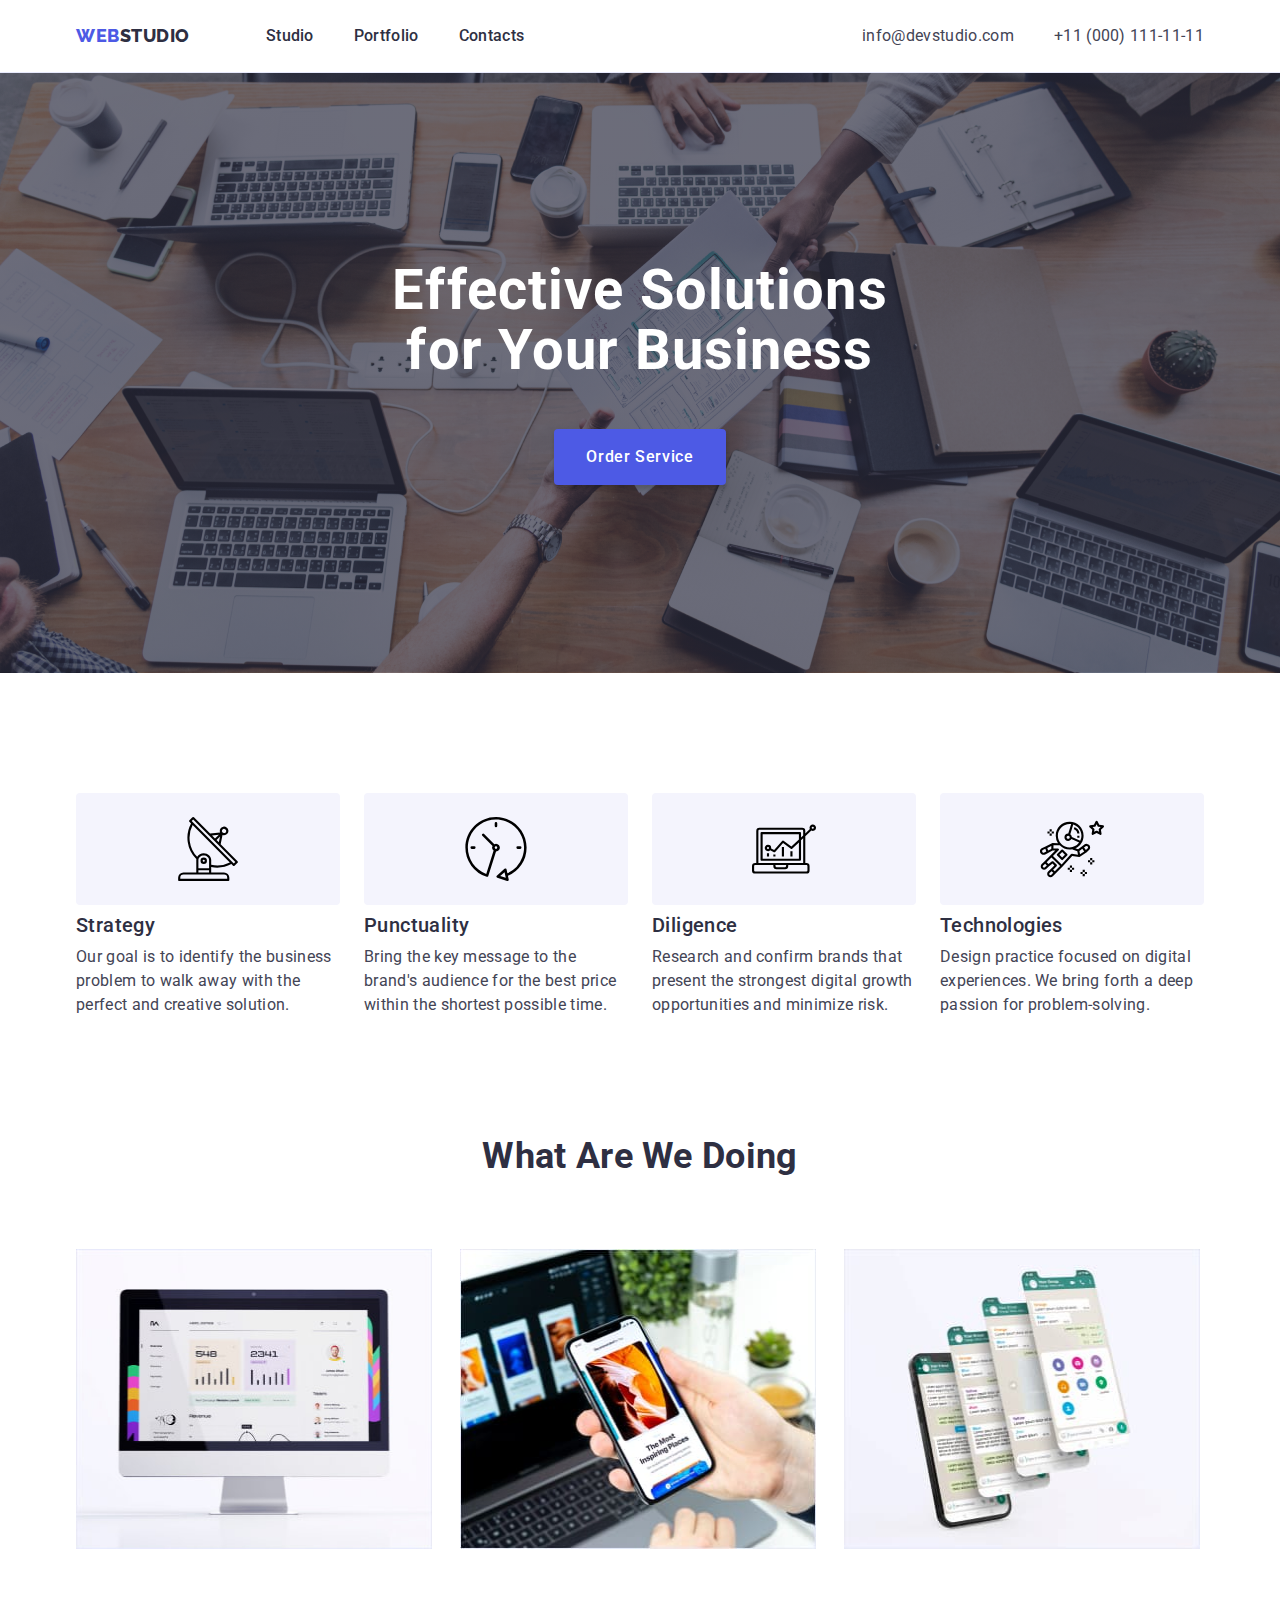
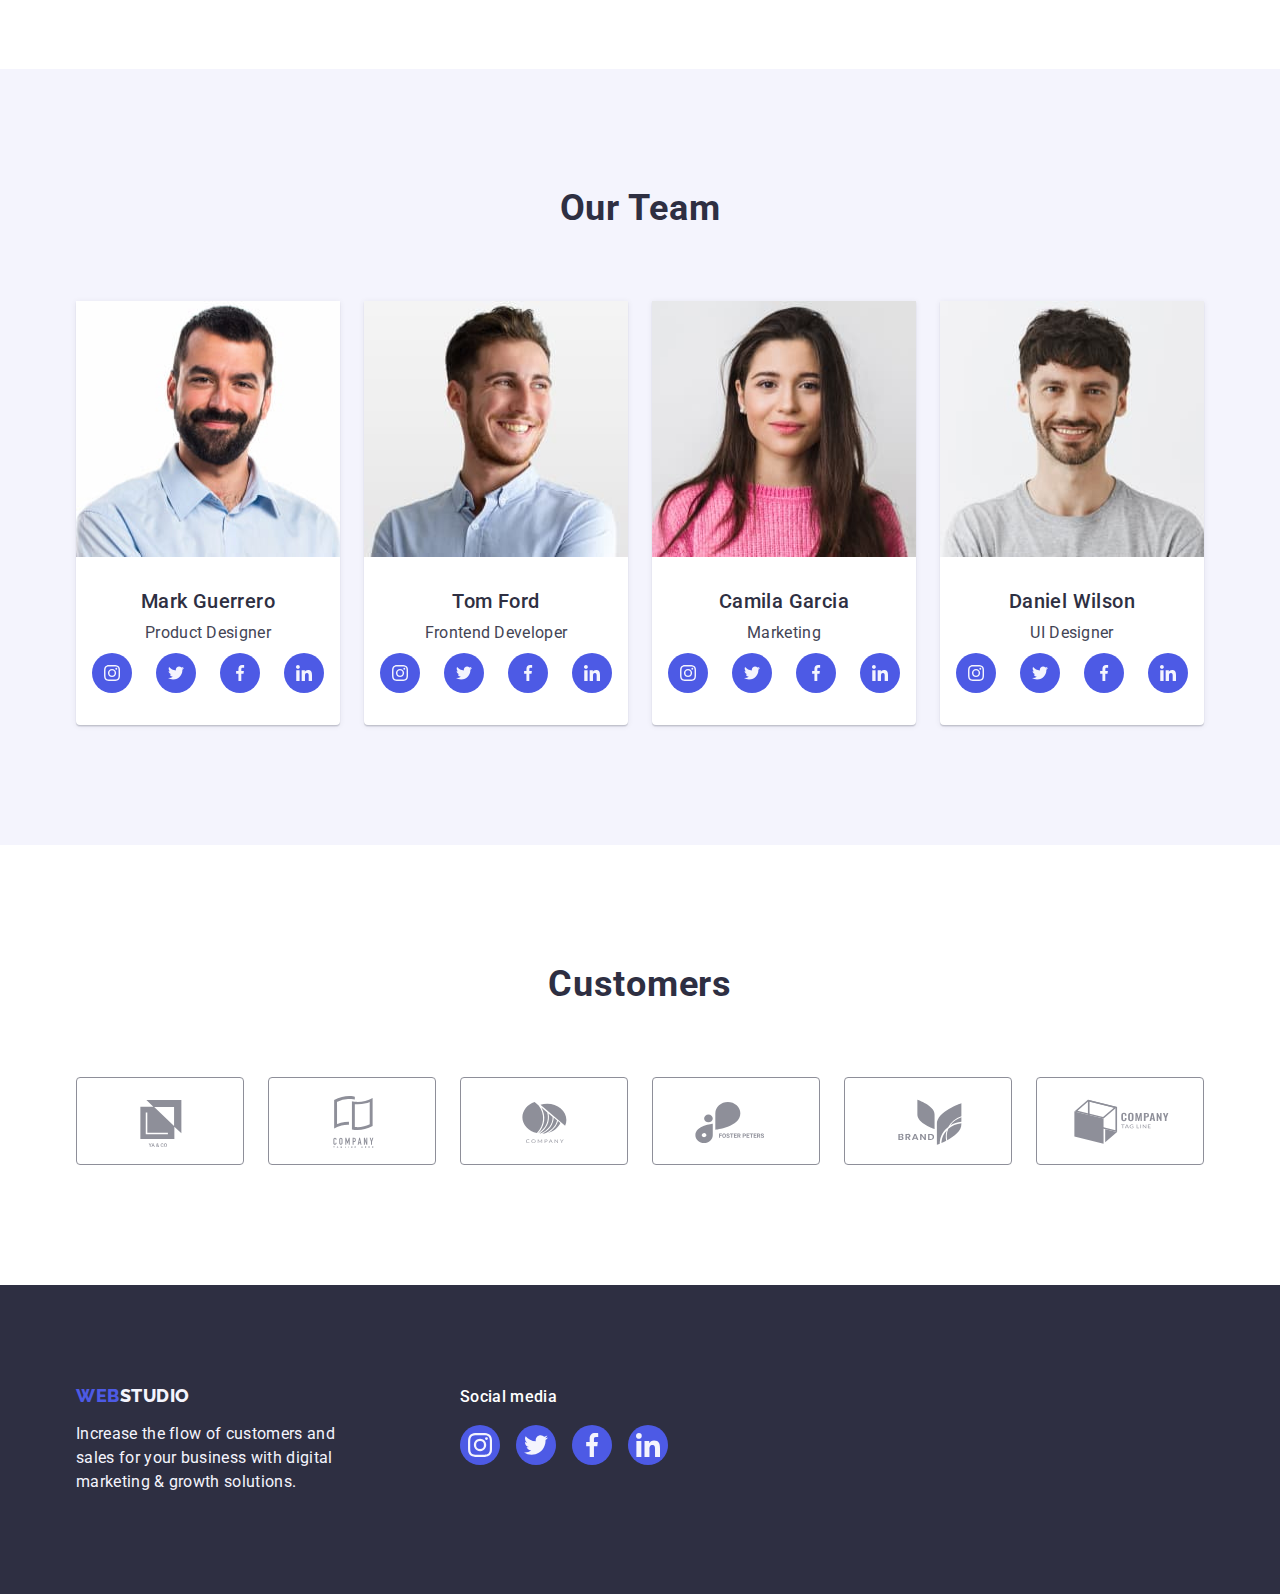
==== index.html @ 564ab999 "Initial commit" ====
<!DOCTYPE html>
<html lang="en">
  <head>
    <link
      rel="stylesheet"
      href="https://cdnjs.cloudflare.com/ajax/libs/modern-normalize/1.0.0/modern-normalize.min.css"
    />
    <meta charset="UTF-8" />
    <meta http-equiv="X-UA-Compatible" content="IE=edge" />
    <meta name="viewport" content="width=device-width, initial-scale=1.0" />
    <title>WebStudio</title>
    <link rel="stylesheet" href="./css/styles.css" />
    <link rel="preconnect" href="https://fonts.googleapis.com" />
    <link rel="preconnect" href="https://fonts.gstatic.com" crossorigin />
    <link
      href="https://fonts.googleapis.com/css2?family=Raleway:wght@800&family=Roboto:wght@400;500;700;900&display=swap"
      rel="stylesheet"
    />
  </head>
  <!-- Header -->
  <header class="header">
    <div class="header-container container">
      <nav class="header-navigation">
        <a class="webstudio-header logo" href="./index.html">
          Web<span class="studio">Studio</span>
        </a>
        <ul class="header-list list">
          <li class="header-item">
            <a class="nav-list link" href="./index.html">Studio</a>
          </li>
          <li class="header-item">
            <a class="nav-list link" href="./portfolio.html">Portfolio</a>
          </li>
          <li class="header-item">
            <a class="nav-list link" href="">Contacts</a>
          </li>
        </ul>
      </nav>
      <address class="address">
        <ul class="address-list list">
          <li class="address-item">
            <a class="address-contact link" href="mailto:info@devstudio.com"
              >info@devstudio.com</a
            >
          </li>
          <li class="address-item">
            <a class="address-contact link" href="tel:+110001111111"
              >+11 (000) 111-11-11</a
            >
          </li>
        </ul>
      </address>
    </div>
  </header>
  <main>
    <!-- Hero -->
    <section class="hero">
      <div class="hero-container container">
        <h1 class="hero-title">
          Effective Solutions <br />
          for Your Business
        </h1>
        <button class="hero-button" type="button">Order Service</button>
      </div>
    </section>
    <!-- Features -->
    <section class="features">
      <div class="features-container container">
        <h2 class="visually-hidden">Features</h2>
        <ul class="features-list list">
          <li class="features-item">
            <div class="icons">
              <svg class="features/icon" width="64" height="64">
                <use href="./images/icons.svg#antenna"></use>
              </svg>
            </div>
            <h3 class="features-name">Strategy</h3>
            <p class="features-description">
              Our goal is to identify the business problem to walk away with the
              perfect and creative solution.
            </p>
          </li>
          <li class="features-item">
            <div class="icons">
              <svg class="features/icon" width="64" height="64">
                <use href="./images/icons.svg#clock"></use>
              </svg>
            </div>
            <h3 class="features-name">Punctuality</h3>
            <p class="features-description">
              Bring the key message to the brand's audience for the best price
              within the shortest possible time.
            </p>
          </li>
          <li class="features-item">
            <div class="icons">
              <svg class="features/icon" width="64" height="64">
                <use href="./images/icons.svg#diagram"></use>
              </svg>
            </div>
            <h3 class="features-name">Diligence</h3>
            <p class="features-description">
              Research and confirm brands that present the strongest digital
              growth opportunities and minimize risk.
            </p>
          </li>
          <li class="features-item">
            <div class="icons">
              <svg class="features/icon" width="64" height="64">
                <use href="./images/icons.svg#astronaut"></use>
              </svg>
            </div>
            <h3 class="features-name">Technologies</h3>
            <p class="features-description">
              Design practice focused on digital experiences. We bring forth a
              deep passion for problem-solving.
            </p>
          </li>
        </ul>
      </div>
    </section>
    <!-- What are We Doing -->
    <section class="examples">
      <div class="examples-container container">
        <h2 class="examples-title">What are we doing</h2>
        <ul class="examples-list list">
          <li class="examples-item">
            <img
              src="./images/img.jpg"
              alt="website-development"
              width="356"
              height="300"
            />
          </li>
          <li class="examples-item">
            <img
              src="./images/img2.jpg"
              alt="apps-development"
              width="356"
              height="300"
            />
          </li>
          <li class="examples-item">
            <img
              src="./images/img3.jpg"
              alt="content-creation"
              width="356"
              height="300"
            />
          </li>
        </ul>
      </div>
    </section>
    <!-- Team -->
    <section class="team">
      <div class="team-container container">
        <h2 class="team-title">Our Team</h2>
        <ul class="team-list list">
          <li class="teammate">
            <img
              src="./images/img4.jpg"
              alt="Mark Guerrero Product Designer"
              width="264"
              height="256"
            />
            <div class="teammate-container">
              <h3 class="teammate-name">Mark Guerrero</h3>
              <p class="teammate-description">Product Designer</p>

              <ul class="team-social-list list">
                <li class="team-social-item">
                  <a class="team-social-link" href="">
                    <svg class="team-social-logo" width="16" height="16">
                      <use href="./images/icons.svg#instagram"></use>
                    </svg>
                  </a>
                </li>
                <li class="team-social-item">
                  <a class="team-social-link" href="">
                    <svg class="team-social-logo" width="16" height="16">
                      <use href="./images/icons.svg#twitter"></use>
                    </svg>
                  </a>
                </li>
                <li class="team-social-item">
                  <a class="team-social-link" href="">
                    <svg class="team-social-logo" width="16" height="16">
                      <use href="./images/icons.svg#facebook"></use>
                    </svg>
                  </a>
                </li>
                <li class="team-social-item">
                  <a class="team-social-link" href="">
                    <svg class="team-social-logo" width="16" height="16">
                      <use href="./images/icons.svg#linkedin"></use>
                    </svg>
                  </a>
                </li>
              </ul>
            </div>
          </li>
          <li class="teammate">
            <img
              src="./images/img5.jpg"
              alt="Tom Ford Frontend Developer"
              width="264"
              height="256"
            />
            <div class="teammate-container">
              <h3 class="teammate-name">Tom Ford</h3>
              <p class="teammate-description">Frontend Developer</p>
              <ul class="team-social-list list">
                <li class="team-social-item">
                  <a class="team-social-link" href="">
                    <svg class="team-social-logo" width="16" height="16">
                      <use href="./images/icons.svg#instagram"></use>
                    </svg>
                  </a>
                </li>
                <li class="team-social-item">
                  <a class="team-social-link" href="">
                    <svg class="team-social-logo" width="16" height="16">
                      <use href="./images/icons.svg#twitter"></use>
                    </svg>
                  </a>
                </li>
                <li class="team-social-item">
                  <a class="team-social-link" href="">
                    <svg class="team-social-logo" width="16" height="16">
                      <use href="./images/icons.svg#facebook"></use>
                    </svg>
                  </a>
                </li>
                <li class="team-social-item">
                  <a class="team-social-link" href="">
                    <svg class="team-social-logo" width="16" height="16">
                      <use href="./images/icons.svg#linkedin"></use>
                    </svg>
                  </a>
                </li>
              </ul>
            </div>
          </li>
          <li class="teammate">
            <img
              src="./images/img6.jpg"
              alt="Camila Garcia Marketing"
              width="264"
              height="256"
            />
            <div class="teammate-container">
              <h3 class="teammate-name">Camila Garcia</h3>
              <p class="teammate-description">Marketing</p>

              <ul class="team-social-list list">
                <li class="team-social-item">
                  <a class="team-social-link" href="">
                    <svg class="team-social-logo" width="16" height="16">
                      <use href="./images/icons.svg#instagram"></use>
                    </svg>
                  </a>
                </li>
                <li class="team-social-item">
                  <a class="team-social-link" href="">
                    <svg class="team-social-logo" width="16" height="16">
                      <use href="./images/icons.svg#twitter"></use>
                    </svg>
                  </a>
                </li>
                <li class="team-social-item">
                  <a class="team-social-link" href="">
                    <svg class="team-social-logo" width="16" height="16">
                      <use href="./images/icons.svg#facebook"></use>
                    </svg>
                  </a>
                </li>
                <li class="team-social-item">
                  <a class="team-social-link" href="">
                    <svg class="team-social-logo" width="16" height="16">
                      <use href="./images/icons.svg#linkedin"></use>
                    </svg>
                  </a>
                </li>
              </ul>
            </div>
          </li>
          <li class="teammate">
            <img
              src="./images/img7.jpg"
              alt="Daniel Wilson UI Designer"
              width="264"
              height="256"
            />
            <div class="teammate-container">
              <h3 class="teammate-name">Daniel Wilson</h3>
              <p class="teammate-description">UI Designer</p>

              <ul class="team-social-list list">
                <li class="team-social-item">
                  <a class="team-social-link" href="">
                    <svg class="team-social-logo" width="16" height="16">
                      <use href="./images/icons.svg#instagram"></use>
                    </svg>
                  </a>
                </li>
                <li class="team-social-item">
                  <a class="team-social-link" href="">
                    <svg class="team-social-logo" width="16" height="16">
                      <use href="./images/icons.svg#twitter"></use>
                    </svg>
                  </a>
                </li>
                <li class="team-social-item">
                  <a class="team-social-link" href="">
                    <svg class="team-social-logo" width="16" height="16">
                      <use href="./images/icons.svg#facebook"></use>
                    </svg>
                  </a>
                </li>
                <li class="team-social-item">
                  <a class="team-social-link" href="">
                    <svg class="team-social-logo" width="16" height="16">
                      <use href="./images/icons.svg#linkedin"></use>
                    </svg>
                  </a>
                </li>
              </ul>
            </div>
          </li>
        </ul>
      </div>
    </section>
    <section class="customers">
      <div class="customers-container container">
        <h2 class="customers-title">Customers</h2>
        <ul class="customers-list list">
          <li class="customers-item">
            <a class="customers-link" href="">
              <svg class="customers-logo" width="104" height="56">
                <use href="./images/icons.svg#Client1"></use>
              </svg>
            </a>
          </li>
          <li class="customers-item">
            <a class="customers-link" href="">
              <svg class="customers-logo" width="104" height="56">
                <use href="./images/icons.svg#Client2"></use>
              </svg>
            </a>
          </li>
          <li class="customers-item">
            <a class="customers-link" href="">
              <svg class="customers-logo" width="104" height="56">
                <use href="./images/icons.svg#Client3"></use>
              </svg>
            </a>
          </li>
          <li class="customers-item">
            <a class="customers-link" href="">
              <svg class="customers-logo" width="104" height="56">
                <use href="./images/icons.svg#Client4"></use>
              </svg>
            </a>
          </li>
          <li class="customers-item">
            <a class="customers-link" href="">
              <svg class="customers-logo" width="104" height="56">
                <use href="./images/icons.svg#Client5"></use>
              </svg>
            </a>
          </li>
          <li class="customers-item">
            <a class="customers-link" href="">
              <svg class="customers-logo" width="104" height="56">
                <use href="./images/icons.svg#Client6"></use>
              </svg>
            </a>
          </li>
        </ul>
      </div>
    </section>
  </main>
  <!-- Footer -->
  <footer class="footer">
    <div class="footer-container">
      <div class="footer-left-part">
        <a class="logotype-footer" href="./index.html">
          Web<span class="webstudio-footer">Studio</span>
        </a>
        <p class="footer-description">
          Increase the flow of customers and sales for your business with
          digital marketing & growth solutions.
        </p>
      </div>
      <div class="footer-right-part">
        <p class="footer-social-text">Social media</p>
        <ul class="footer-social-list">
          <li class="footer-social-item">
            <a class="footer-social-link" href="">
              <svg class="footer-icon" width="24" height="24">
                <use href="./images/icons.svg#instagram"></use>
              </svg>
            </a>
          </li>
          <li class="footer-social-item">
            <a class="footer-social-link" href="">
              <svg class="footer-icon" width="24" height="24">
                <use href="./images/icons.svg#twitter"></use>
              </svg>
            </a>
          </li>
          <li class="footer-social-item">
            <a class="footer-social-link" href="">
              <svg class="footer-icon" width="24" height="24">
                <use href="./images/icons.svg#facebook"></use>
              </svg>
            </a>
          </li>
          <li class="footer-social-item">
            <a class="footer-social-link" href="">
              <svg class="footer-icon" width="24" height="24">
                <use href="./images/icons.svg#linkedin"></use>
              </svg>
            </a>
          </li>
        </ul>
      </div>
    </div>
  </footer>
</html>
---- css/styles.css ----
:root {
  --basic-color: #2e2f42;
  --additional-color: #4d5ae5;
  --white-color: #ffffff;
  --text-color: #434455;
  --cloud-color: #f4f4fd;
  --button-color: #404bbf;
  --accent-color: #e7e9fc;
}

body {
  font-family: "Roboto", sans-serif;
  color: #434455;
  letter-spacing: 0.02em;
  background: var(--white-color);
}
img {
  display: block;
}
/* Header */
.webstudio-header.logo {
  font-family: "Raleway", sans-serif;
  font-weight: 800;
  font-size: 18px;
  line-height: 1.17;
  color: var(--additional-color);
  letter-spacing: 0.03em;
  align-items: center;
  text-transform: uppercase;
  text-decoration: none;
}
.studio {
  font-family: "Raleway", sans-serif;
  font-weight: 800;
  font-size: 18px;
  line-height: 1.2;
  color: var(--basic-color);
  align-items: center;
  text-transform: uppercase;
}
.link {
  text-decoration: none;
}
.list {
  list-style-type: none;
}
.header {
  box-shadow: 0px 2px 1px rgba(46, 47, 66, 0.08),
    0px 1px 1px rgba(46, 47, 66, 0.16), 0px 1px 6px rgba(46, 47, 66, 0.08);
}
/* Header Navigation */
.nav-list.link {
  font-weight: 500;
  font-size: 16px;
  line-height: 1.5;
  color: var(--basic-color);
}
.nav-list.link:hover,
.nav-list.link:focus {
  color: var(--button-color);
  text-decoration-line: underline;
  text-decoration-color: var(--button-color);
}
/* Address */
.address {
  font-style: normal;
  line-height: 1.5;
  margin-left: auto;
}
.adress.list {
  list-style: none;
  padding: 0;
}
.address-contact {
  font-style: normal;
  font-weight: 400;
  font-size: 16px;
  line-height: 1.5;
  color: var(--text-color);
  text-decoration: none;
}
.address-contact.link:hover,
.address-contact.link:focus {
  color: var(--button-color);
}

/* Hero */
.hero {
  background: var(--basic-color);
  text-align: center;
  max-width: 1440px;
  margin-left: auto;
  margin-right: auto;
  background-image: linear-gradient(
      rgba(46, 47, 66, 0.7),
      rgba(46, 47, 66, 0.7)
    ),
    url(../images/people-office.jpg);
  background-repeat: no-repeat;
  background-position: center;
  background-size: cover;
}
.hero-title {
  font-weight: 700;
  font-size: 56px;
  line-height: 1.07;
  text-align: center;
  letter-spacing: 0.02em;
  color: var(--white-color);
}
.hero-button {
  font-family: "Roboto", sans-serif;
  font-weight: 500;
  font-size: 16px;
  line-height: 1.5;
  letter-spacing: 0.04em;
  color: var(--white-color);
  background: var(--additional-color);
  box-shadow: 0px 4px 4px rgba(0, 0, 0, 0.15);
  border-radius: 4px;
  cursor: pointer;
  display: flex;
  flex-direction: row;
  align-items: flex-start;
  padding: 16px 32px;
  gap: 10px;
}
.hero-button:hover,
.hero-button:focus {
  background-color: var(--button-color);
}

/* Hidden */
.visually-hidden {
  position: absolute;
  width: 1px;
  height: 1px;
  margin: -1px;
  border: 0;
  padding: 0;

  white-space: nowrap;
  clip-path: inset(100%);
  clip: rect(0 0 0 0);
  overflow: hidden;
}
/* Features */
.features > ul {
  list-style-type: none;
}
.features-name {
  font-weight: 500;
  font-size: 20px;
  line-height: 1.2;
  letter-spacing: 0.02em;
  color: var(--basic-color);
}
.features-description {
  font-size: 16px;
  line-height: 1.5;
  color: var(--text-color);
}
/* Examples */
.examples > ul {
  list-style-type: none;
}
.examples-title {
  font-weight: 700;
  font-size: 36px;
  line-height: 1.11;
  text-align: center;
  text-transform: capitalize;
  color: var(--basic-color);
}
/* Team */
.team {
  background: var(--cloud-color);
  padding-top: 94px;
  padding-bottom: 94px;
}
.team > ul {
  list-style-type: none;
}
.team-title {
  font-weight: 700;
  font-style: normal;
  font-size: 36px;
  line-height: 1.11;
  text-align: center;
  letter-spacing: 0.02em;
  text-transform: capitalize;
  color: var(--basic-color);
}
.teammate-container {
  padding-top: 32px;
  padding-bottom: 32px;
  padding-left: 16px;
  padding-right: 16px;
}
.teammate {
  background-color: var(--white-color);
  box-shadow: 0px 1px 6px rgba(46, 47, 66, 0.08),
    0px 1px 1px rgba(46, 47, 66, 0.16), 0px 2px 1px rgba(46, 47, 66, 0.08);
}
.teammate-name {
  margin-bottom: 8px;
  font-weight: 500;
  font-size: 20px;
  line-height: 1.2;
  text-align: center;
  letter-spacing: 0.02em;
  color: var(--basic-color);
}
.teammate-description {
  margin-bottom: 8px;
  font-weight: 400;
  font-size: 16px;
  line-height: 1.5;
  text-align: center;
  letter-spacing: 0.02em;
  color: var(--text-color);
}
.team-social-list {
  display: flex;
  justify-content: center;
  gap: 24px;
}
.team-social-item {
  width: 40px;
  height: 40px;
}

.team-social-link {
  cursor: pointer;
  display: flex;
  justify-content: center;
  align-items: center;
  width: 40px;
  height: 40px;
  border-radius: 50%;
  background-color: #4d5ae5;
}

.team-social-link:hover,
.team-social-link:focus {
  background-color: #404bbf;
  fill: #ffffff;
}
.team-social-logo {
  width: 16px;
  height: 16px;
  fill: #f4f4fd;
}

/* Customers */
.customers {
  padding-top: 120px;
  padding-bottom: 120px;
}

.customers-container {
  width: 1128px;
  margin-left: auto;
  margin-right: auto;
}
.customers-title {
  font-family: "Roboto";
  font-style: normal;
  font-weight: 700;
  font-size: 36px;
  line-height: 1.11;
  text-align: center;
  letter-spacing: 0.02em;
  text-transform: capitalize;
  color: #2e2f42;
  margin-bottom: 72px;
}
.customers-list {
  display: flex;
  gap: 24px;
}

.customers-item {
  width: calc((100% - 120px) / 6);
  height: 88px;
}
.customers-link {
  width: 100%;
  height: 100%;
  border: 1px solid #8e8f99;
  border-radius: 4px;
  display: block;
  display: flex;
  justify-content: center;
  align-items: center;
  color: #8e8f99;
}
.customers-link:hover {
  border-color: #404bbf;
  color: #404bbf;
}
.customers-link:focus {
  border-color: #404bbf;
  color: #404bbf;
}
.customers-logo {
  fill: currentColor;
  width: 104px;
  height: 56px;
}
.customers-link:hover,
.customers-link:focus {
  fill: #2196f3;
  border: 1px solid #404bbf;
}

/* Footer */
.footer {
  background: var(--basic-color);
}
.footer-container {
  display: flex;
  align-items: baseline;
  width: 1158px;
  margin: 0 auto;
  padding: 0 15px;
}
.webstudio-footer {
  font-family: "Raleway", sans-serif;
  font-weight: 800;
  font-size: 18px;
  line-height: 1.2;
  letter-spacing: 0.03em;
  text-transform: uppercase;
  color: var(--cloud-color);
}
.footer-description {
  font-size: 16px;
  line-height: 1.5;
  color: var(--cloud-color);
}
.logotype-footer {
  font-family: "Raleway", sans-serif;
  font-weight: 800;
  font-size: 18px;
  line-height: 1.17;
  color: var(--additional-color);
  letter-spacing: 0.03em;
  align-items: center;
  text-transform: uppercase;
  text-decoration: none;
}
.footer-left-part {
  margin-right: 120px;
}
.footer-social-text {
  font-family: "Roboto";
  font-style: normal;
  font-weight: 500;
  font-size: 16px;
  line-height: 24px;
  letter-spacing: 0.02em;
  color: #ffffff;
  margin-bottom: 16px;
}
.footer-social-list {
  display: flex;
  gap: 16px;
  list-style: none;
}
.footer-social-item {
  width: 40px;
  height: 40px;
}
.footer-social-link {
  width: 100%;
  height: 100%;
  background-color: #4d5ae5;
  border-radius: 50%;
  display: flex;
  align-items: center;
  justify-content: center;
}

.footer-social-link:hover {
  background-color: #31d0aa;
}
.footer-social-link:focus {
  background-color: #31d0aa;
}
.footer-icon {
  fill: #f4f4fd;
}
/* Portfolio */
/* Hidden Title */
.hidden-title {
  font-family: "Roboto", sans-serif;
  font-style: normal;
  font-weight: 700;
  font-size: 56px;
  text-align: center;
  letter-spacing: 0.02em;
  color: var(--title-text-color);
}

/* Filter Buttons */
.filters > ul {
  list-style-type: none;
}
.filters-button {
  font-family: "Roboto", sans-serif;
  font-weight: 500;
  font-size: 16px;
  line-height: 1.5;
  letter-spacing: 0.04em;
  color: var(--additional-color);
  background: var(--cloud-color);
  border: 1px solid var(--accent-color);
  border-radius: 4px;
  cursor: pointer;
}
.filters-button:hover,
.filters-button:focus {
  background: var(--button-color);
  color: var(--white-color);
  box-shadow: 0px 3px 1px rgba(0, 0, 0, 0.1), 0px 2px 1px rgba(0, 0, 0, 0.08),
    0px 2px 2px rgba(0, 0, 0, 0.12);
  border-radius: 4px;
}

/* Projects */

.project-title {
  font-weight: 500;
  font-size: 20px;
  line-height: 1.2;
  letter-spacing: 0.02em;
  color: var(--basic-color);
}
.project-description {
  font-weight: 400;
  font-size: 16px;
  line-height: 1.5;
  letter-spacing: 0.02em;
  color: var(--text-color);
}
/* Blocks */
ul,
h1,
h2,
h3,
h4,
h5,
h6,
p {
  margin: 0;
  padding: 0;
}
/* Header */

.webstudio-header.logo {
  margin-right: 76px;
}
.header {
  border-bottom: 1px solid #e7e9fc;
}
.header-container {
  display: flex;
}
.container {
  width: 1158px;
  margin: 0 auto;
  padding: 0 15px;
}
.header-navigation {
  display: flex;
  align-items: center;
}
.header-list {
  display: flex;
  gap: 40px;
}
.nav-list.link {
  padding: 24px 0;
}
.address {
  gap: 40px;
  display: flex;
}
.address-list.list {
  display: flex;
  gap: 40px;
}
.address-item {
  padding: 24px 0;
}
/* Hero */
.hero {
  padding: 188px 0;
}
.hero-title {
  max-width: 496px;
  margin: 0 auto 48px;
}
.hero-button {
  display: block;
  min-width: 169px;
  height: 56px;
  border: none;
  border-radius: 4px;
  margin: auto;
}
/* Features */
.features {
  padding: 120px 0;
}

.features-list {
  display: flex;
  gap: 24px;
}
.features-item {
  width: calc((100% - 72px) / 4);
}
.features-name {
  margin-bottom: 8px;
}
.icons {
  display: flex;
  text-align: center;
  justify-content: center;
  height: 112px;
  background-color: #f4f4fd;
  border-radius: 4px;
  margin-bottom: 8px;
  align-items: center;
}
/* Examples */
.examples {
  padding-bottom: 120px;
}

.examples-title {
  margin-bottom: 72px;
}
.examples-list {
  display: flex;
  gap: 24px;
}
.examples-item {
  flex-basis: calc((100% - 3 * 16px) / 3);
}
/* Team */
.team {
  padding: 120px 0;
}
.team-container.container {
  width: 1158px;
  margin: 0 auto;
  padding: 0 15px;
}
.team-title {
  margin-bottom: 72px;
}
.team-list {
  display: flex;
  gap: 24px;
}
.teammate {
  width: calc((100% - 72px) / 4);
  border-radius: 0px 0px 4px 4px;
}
.teammate-container {
  padding: 32px 16px;
}
.teammate-name {
  text-align: center;
  margin-bottom: 8px;
}
.teammate-description {
  text-align: center;
}
/* Footer */
.footer {
  padding: 100px 0;
}
.footer-description {
  max-width: 264px;
  font-weight: 400;
  font-size: 16px;
  line-height: 1.5;
  letter-spacing: 0.02em;
  color: #f4f4fd;
}
.logotype-footer {
  margin-bottom: 16px;
  font-family: "Raleway", sans-serif;
  font-weight: 800;
  font-size: 18px;
  line-height: 1.17;
  align-items: center;
  letter-spacing: 0.03em;
  text-transform: uppercase;
  color: #4d5ae5;
  display: inline-block;
}
.webstudio-footer {
  display: inline-block;
}
.footer-container.container {
  display: block;
}
/* Projects */
.filters {
  padding: 96px 0 120px;
}
.filters-list {
  outline: orange;
  display: flex;
  justify-content: center;
  gap: 24px;
  margin-bottom: 72px;
}
.filter-button {
  font-family: "Roboto", sans-serif;
  font-style: normal;
  font-weight: 500;
  font-size: 16px;
  line-height: 24px;
  display: flex;
  align-items: center;
  text-align: center;
  letter-spacing: 0.04em;
  padding: 12px 24px;
  border: 1px solid #e7e9fc;
  border-radius: 4px;
  background: #f4f4fd;
  color: #4d5ae5;
  cursor: pointer;
}
.filter-button:hover,
.filter-button:focus {
  border: 1px solid transparent;
  color: #ffffff;
  background-color: #404bbf;
}
.filter-button:hover {
  box-shadow: 0px 3px 1px rgba(0, 0, 0, 0.1), 0px 2px 1px rgba(0, 0, 0, 0.08),
    0px 2px 2px rgba(0, 0, 0, 0.12);
}
.filter-button:focus {
  box-shadow: 0px 3px 1px rgba(0, 0, 0, 0.1), 0px 2px 1px rgba(0, 0, 0, 0.08),
    0px 2px 2px rgba(0, 0, 0, 0.12);
}
.projects-list.list {
  outline: tomato;
  display: flex;
  flex-wrap: wrap;
  column-gap: 24px;
  row-gap: 48px;
}
.projects-item {
  width: calc((100% - 48px) / 3);
}
.project-card-container {
  padding: 32px 16px;
  border: 1px solid #e7e9fc;
  border-top: none;
}
.project-title {
  margin-bottom: 8px;
}
.project-link {
  display: block;
}

.project-link:hover,
.project-link:focus {
  box-shadow: 0px 1px 6px rgba(46, 47, 66, 0.08),
    0px 1px 1px rgba(46, 47, 66, 0.16), 0px 2px 1px rgba(46, 47, 66, 0.08);
}
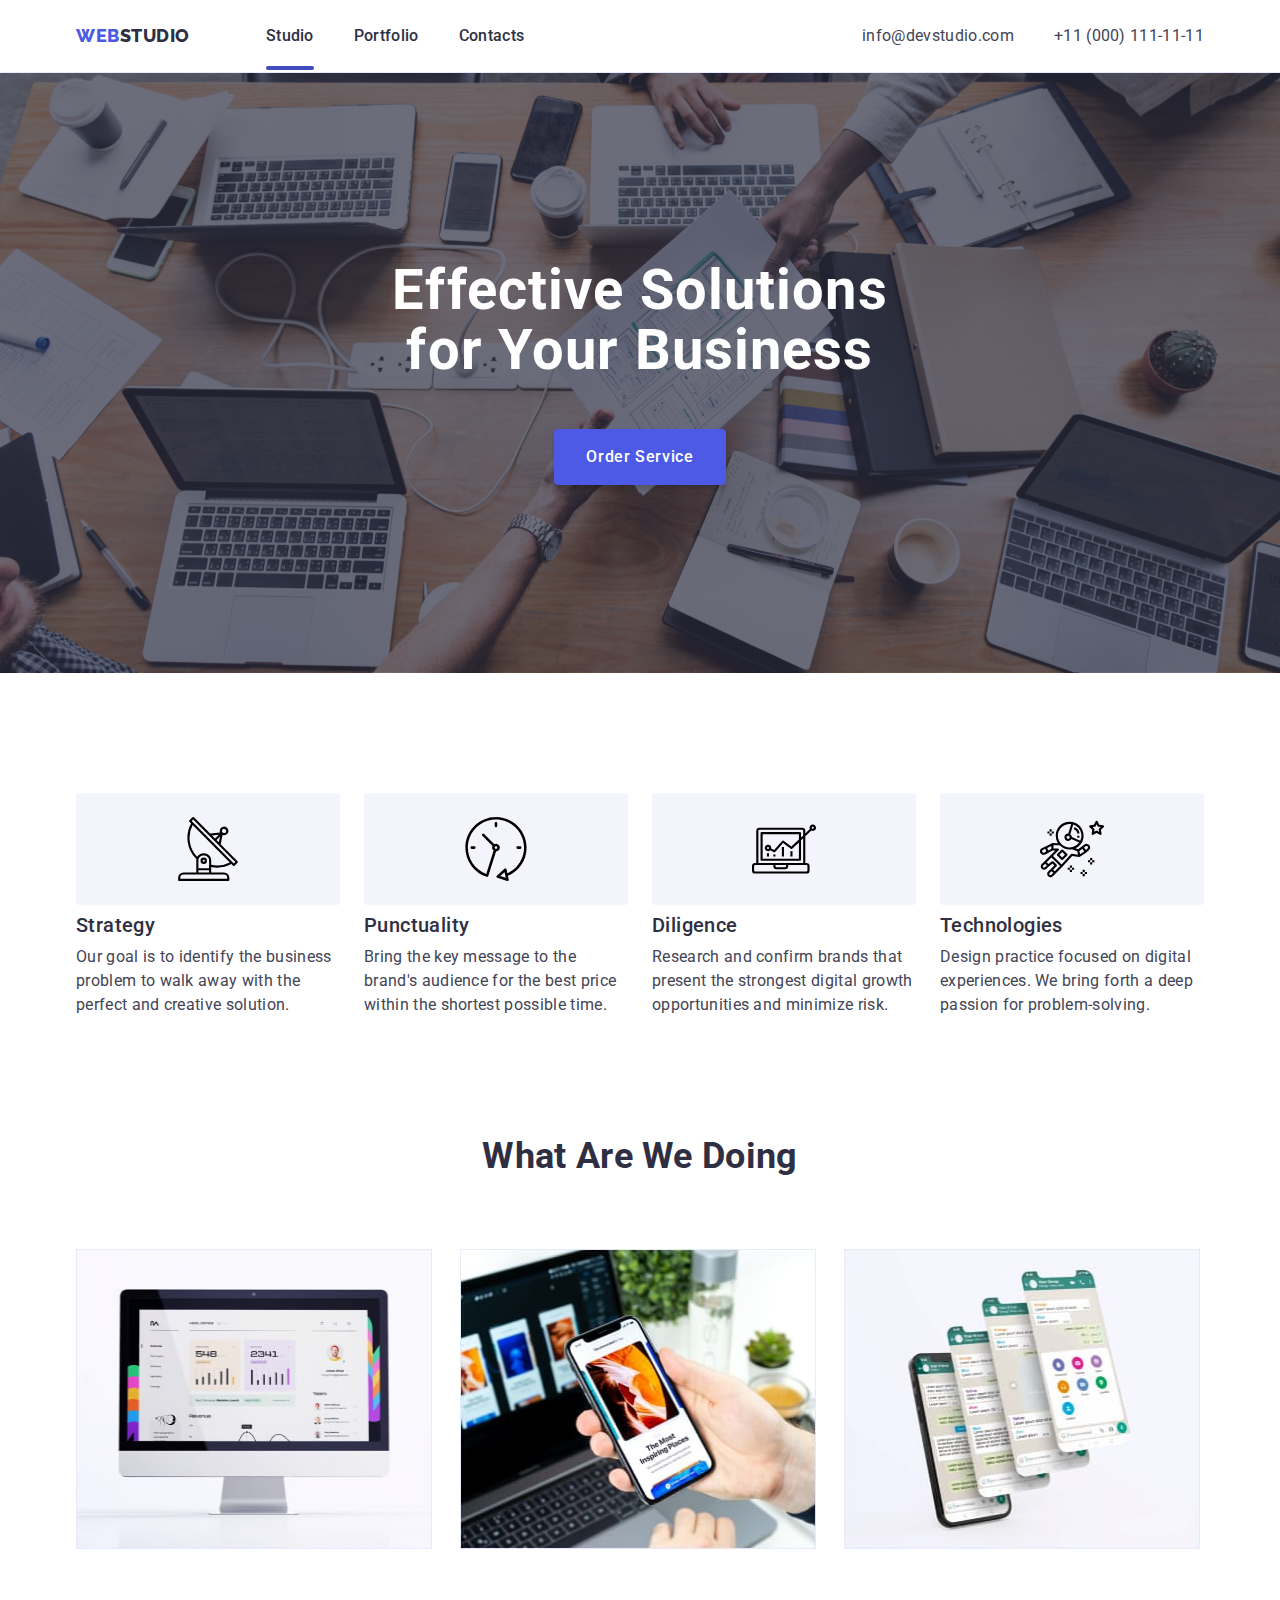
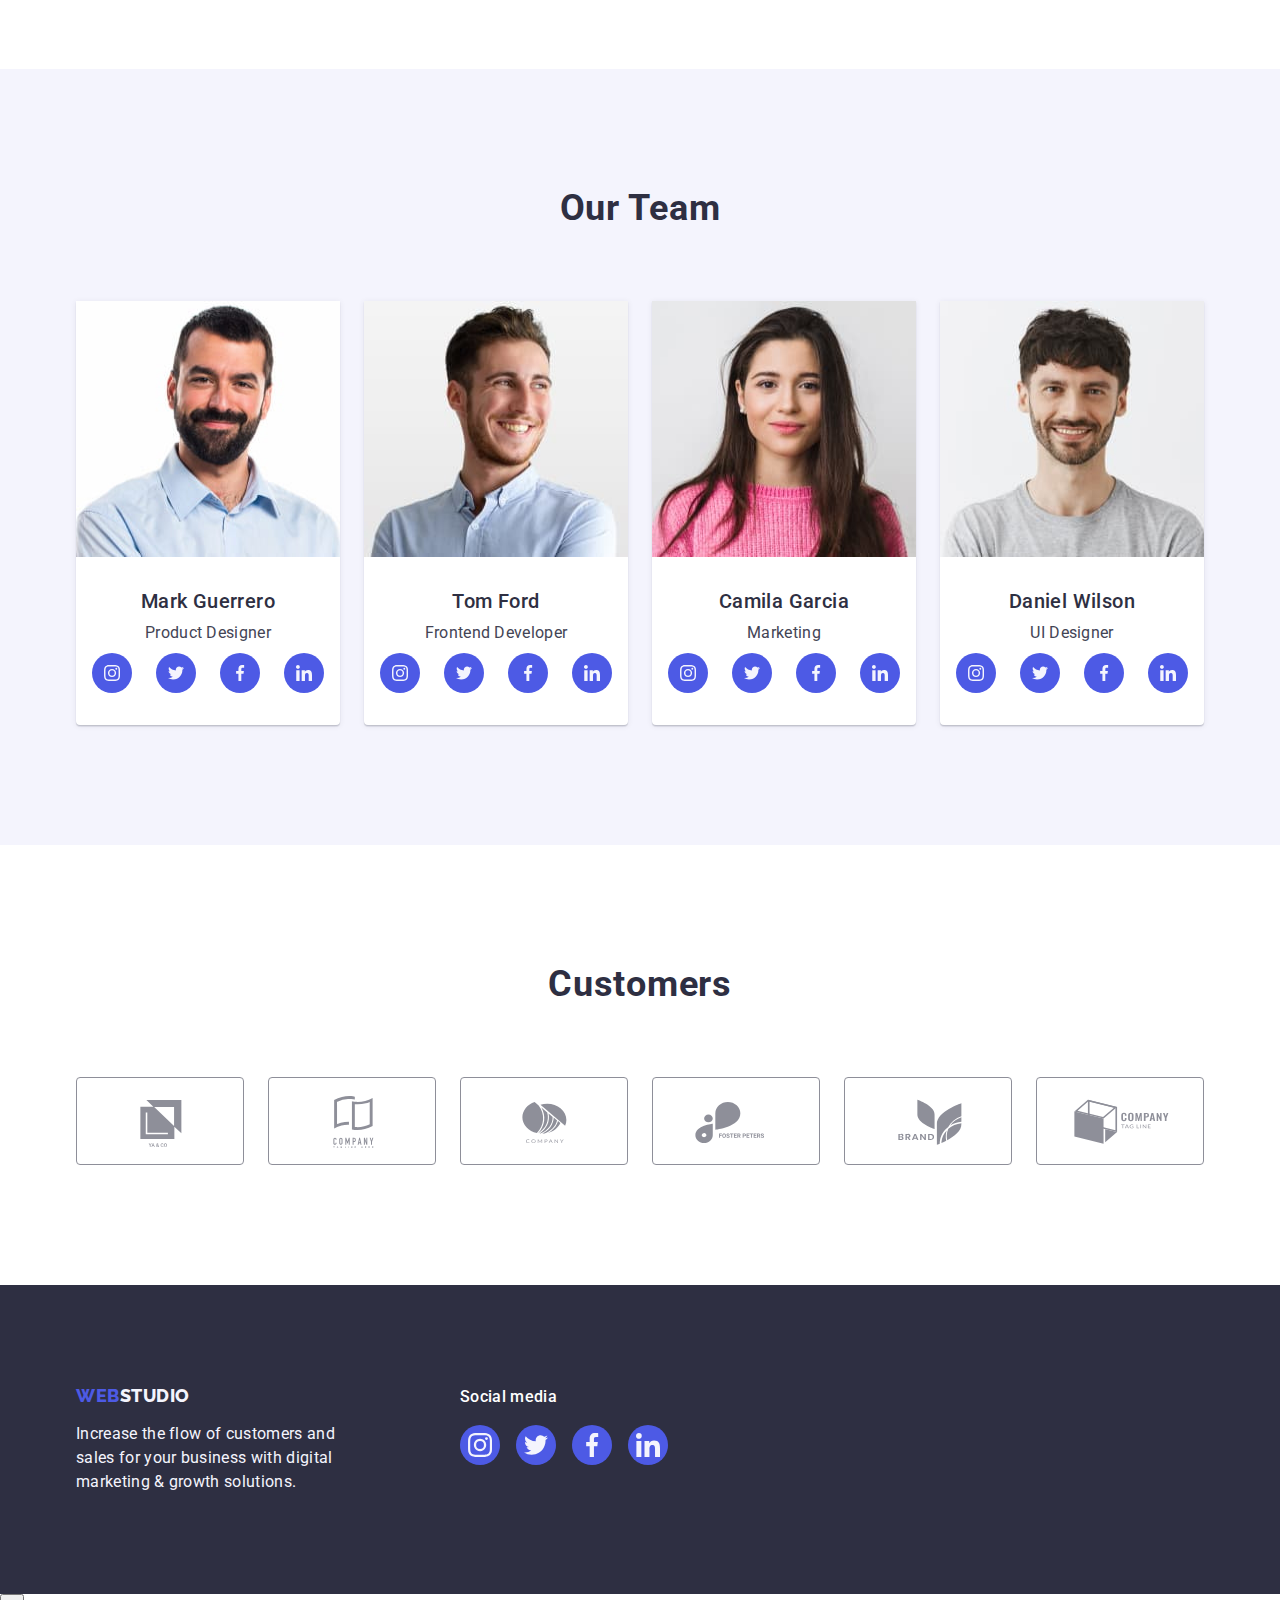
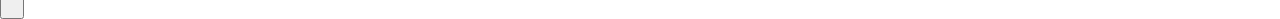
==== commit 648f0aea: "modal+header+hero button" ====
--- a/index.html
+++ b/index.html
@@ -17,22 +17,23 @@
       rel="stylesheet"
     />
   </head>
+  <body>
   <!-- Header -->
   <header class="header">
     <div class="header-container container">
       <nav class="header-navigation">
-        <a class="webstudio-header logo" href="./index.html">
+        <a class="webstudio-header logo" href="./index.html" target="_self"> 
           Web<span class="studio">Studio</span>
         </a>
         <ul class="header-list list">
           <li class="header-item">
-            <a class="nav-list link" href="./index.html">Studio</a>
+            <a class="nav-list link is-active" href="./index.html" target="_self" >Studio</a>
           </li>
           <li class="header-item">
-            <a class="nav-list link" href="./portfolio.html">Portfolio</a>
+            <a class="nav-list link" href="./portfolio.html" target="_self" >Portfolio</a>
           </li>
           <li class="header-item">
-            <a class="nav-list link" href="">Contacts</a>
+            <a class="nav-list link" href="" target="_self" >Contacts</a>
           </li>
         </ul>
       </nav>
@@ -60,7 +61,7 @@
           Effective Solutions <br />
           for Your Business
         </h1>
-        <button class="hero-button" type="button">Order Service</button>
+        <button data-modal-open class="hero-button" type="button">Order Service</button>
       </div>
     </section>
     <!-- Features -->
@@ -427,4 +428,15 @@
       </div>
     </div>
   </footer>
+  <div data-modal class="overlay is-hidden">
+    <div class="modal">
+      <button data-modal-close class="modal-close-button" type="button">
+        <svg class="close-icon" width="8" height="8">
+          <use href="./images/icons.svg#icon"></use>
+        </svg>
+      </button>
+    </div>
+  </div>
+  <script src="./js/modal.js"></script>
+</body>
 </html>
--- a/css/styles.css
+++ b/css/styles.css
@@ -6,6 +6,7 @@
   --cloud-color: #f4f4fd;
   --button-color: #404bbf;
   --accent-color: #e7e9fc;
+  --transition: 250ms cubic-bezier(0.4, 0, 0.2, 1);
 }
 
 body {
@@ -83,7 +84,22 @@
 .address-contact.link:focus {
   color: var(--button-color);
 }
-
+.is-active {
+  position: relative;
+  color: #404BBF;
+}
+
+.is-active::after {
+  content: "";
+  position: absolute;
+  bottom: 0;
+  right: 0;
+  width: 100%;
+  height: 4px;
+  background-color: #404BBF;;
+  border-radius: 2px;
+  bottom: -1px;
+}
 /* Hero */
 .hero {
   background: var(--basic-color);
@@ -124,6 +140,7 @@
   align-items: flex-start;
   padding: 16px 32px;
   gap: 10px;
+  transition: background-color var(--transition);
 }
 .hero-button:hover,
 .hero-button:focus {
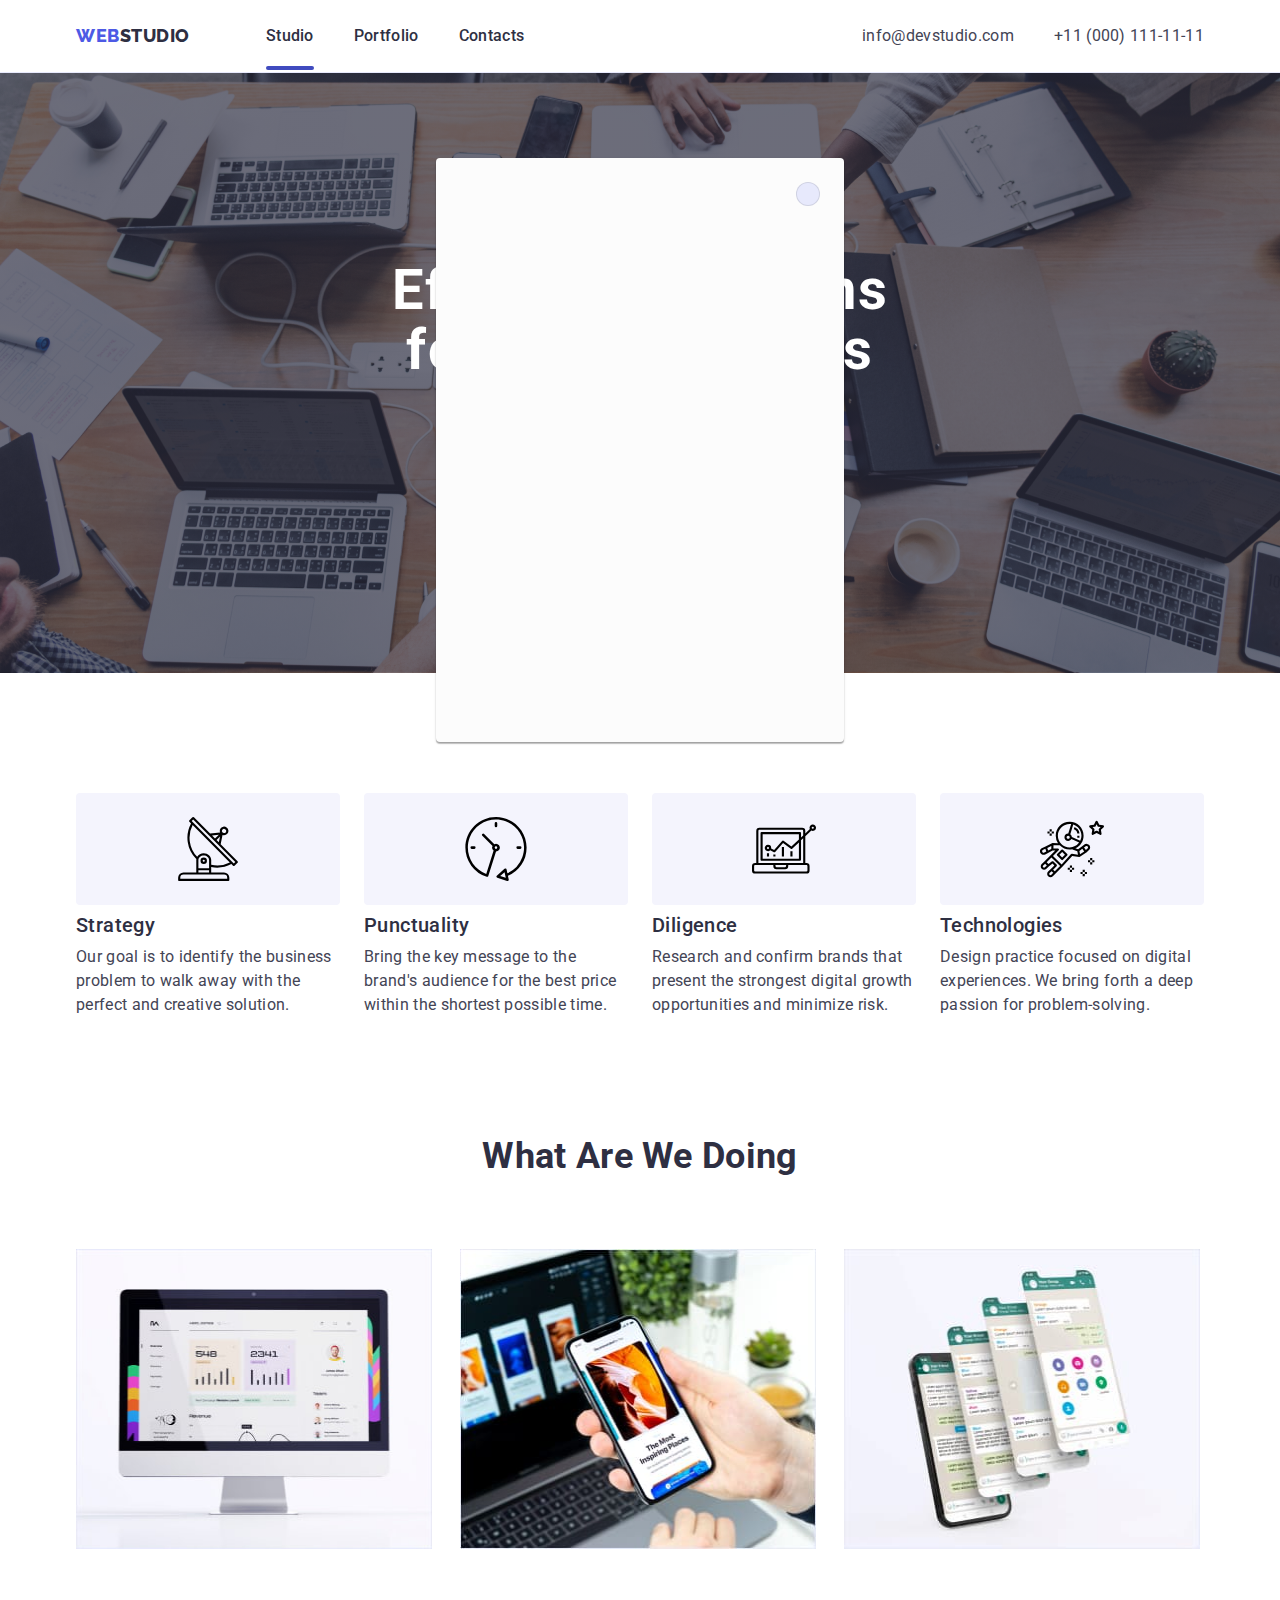
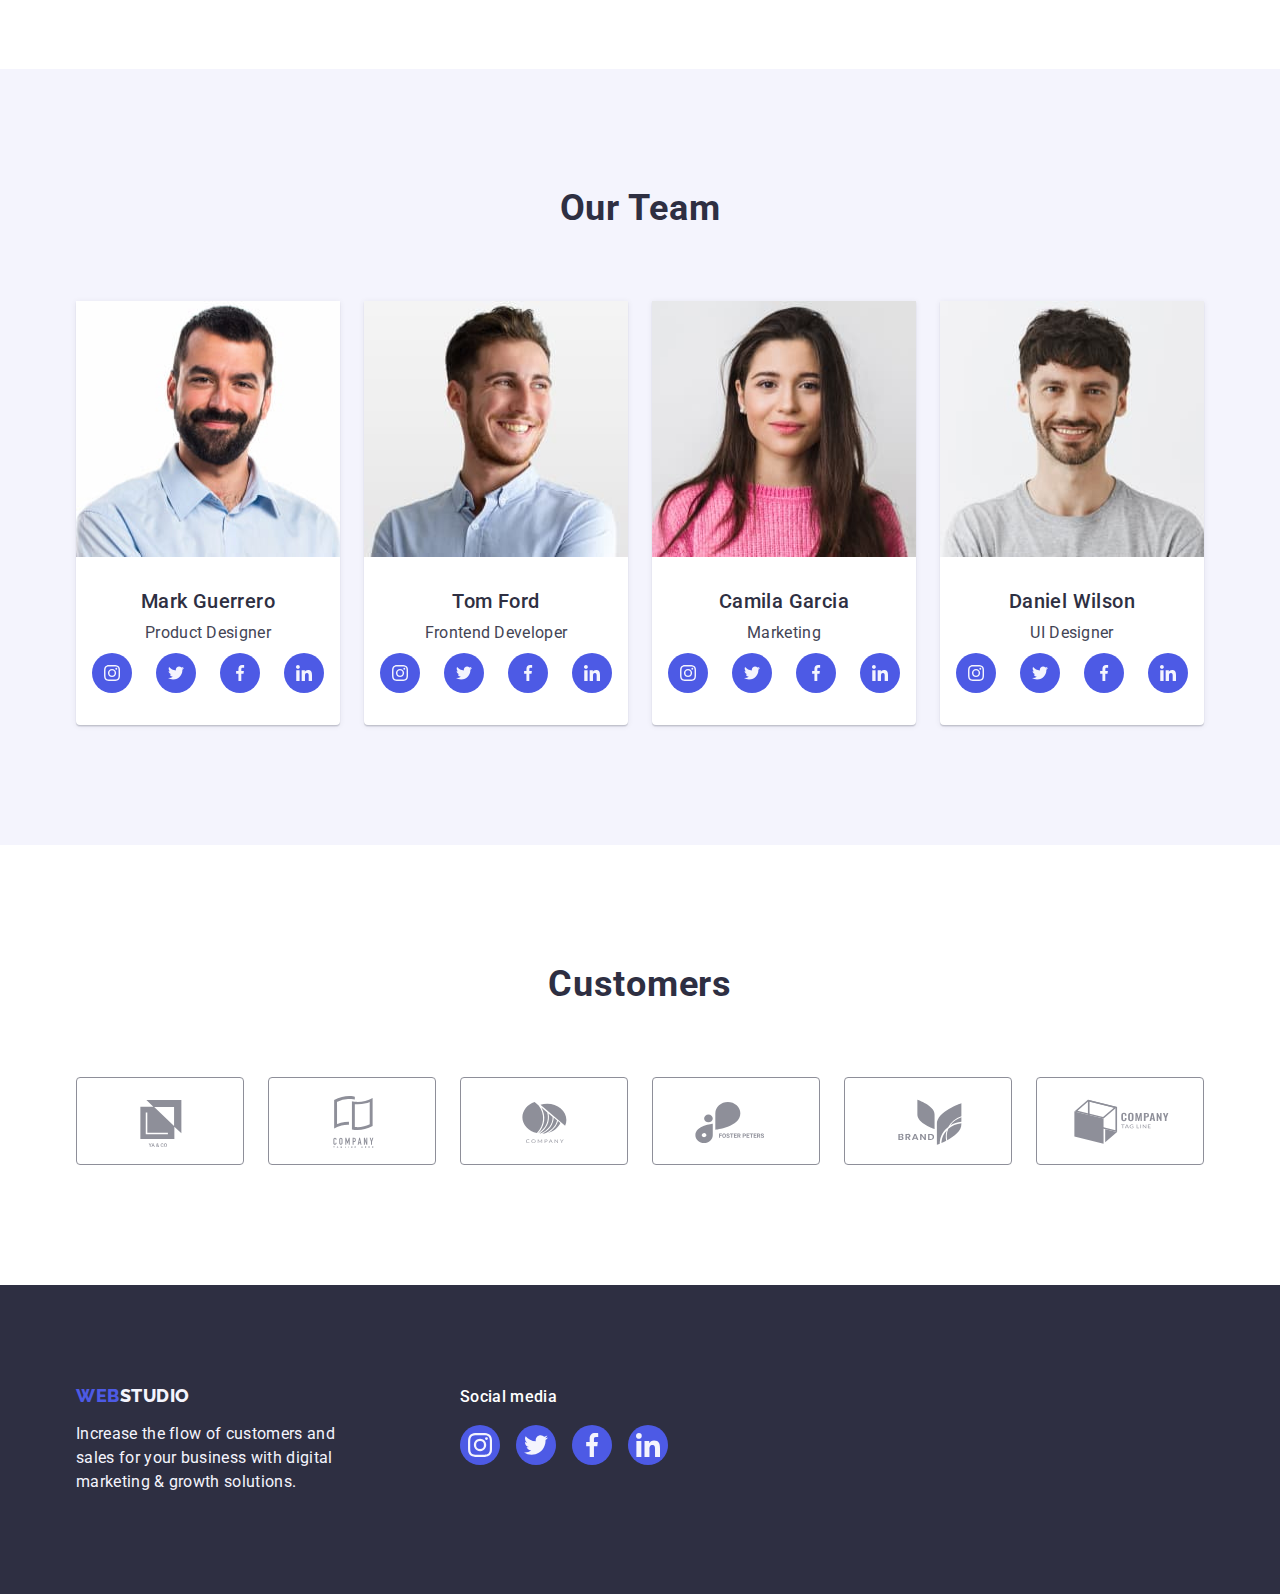
==== commit 9c7850eb: "transitions + modal edits" ====
--- a/index.html
+++ b/index.html
@@ -432,7 +432,7 @@
     <div class="modal">
       <button data-modal-close class="modal-close-button" type="button">
         <svg class="close-icon" width="8" height="8">
-          <use href="./images/icons.svg#icon"></use>
+          <use href="./images/icons.svg#icon-close"></use>
         </svg>
       </button>
     </div>
--- a/css/styles.css
+++ b/css/styles.css
@@ -86,7 +86,7 @@
 }
 .is-active {
   position: relative;
-  color: #404BBF;
+  color: #404bbf;
 }
 
 .is-active::after {
@@ -96,7 +96,7 @@
   right: 0;
   width: 100%;
   height: 4px;
-  background-color: #404BBF;;
+  background-color: #404bbf;
   border-radius: 2px;
   bottom: -1px;
 }
@@ -256,6 +256,7 @@
   height: 40px;
   border-radius: 50%;
   background-color: #4d5ae5;
+  transition: background-color var(--transition);
 }
 
 .team-social-link:hover,
@@ -311,6 +312,8 @@
   justify-content: center;
   align-items: center;
   color: #8e8f99;
+  transition: border-color var(--transition);
+  transition: color var(--transition);
 }
 .customers-link:hover {
   border-color: #404bbf;
@@ -397,6 +400,7 @@
   display: flex;
   align-items: center;
   justify-content: center;
+  transition: background-color var(--transition);
 }
 
 .footer-social-link:hover {
@@ -696,3 +700,44 @@
   box-shadow: 0px 1px 6px rgba(46, 47, 66, 0.08),
     0px 1px 1px rgba(46, 47, 66, 0.16), 0px 2px 1px rgba(46, 47, 66, 0.08);
 }
+/* Modal */
+.modal {
+  position: absolute;
+  width: 408px;
+  min-height: 584px;
+  top: 50%;
+  left: 50%;
+  transform: translate(-50%, -50%);
+  background-color: #fcfcfc;
+  box-shadow: 0px 1px 1px rgba(0, 0, 0, 0.14), 0px 1px 3px rgba(0, 0, 0, 0.12),
+    0px 2px 1px rgba(0, 0, 0, 0.2);
+  border-radius: 4px;
+  transition: transform var(--transition);
+}
+.modal-close-button {
+  position: absolute;
+  display: flex;
+  justify-content: center;
+  align-items: center;
+  top: 24px;
+  right: 24px;
+  width: 24px;
+  height: 24px;
+  background-color: #e7e9fc;
+  border: 1px solid rgba(0, 0, 0, 0.1);
+  border-radius: 50%;
+  transition: background-color var(--transition), border var(--transition);
+}
+.icon-close {
+  transition: fill var(--transition);
+}
+.modal-close-button:hover,
+.modal-close-button:focus {
+    background-color: #404bbf; 
+    border: none;
+}
+
+.modal-close-button:hover .icon-close,
+.modal-close-button:focus .icon-close {
+    fill: #ffffff;
+}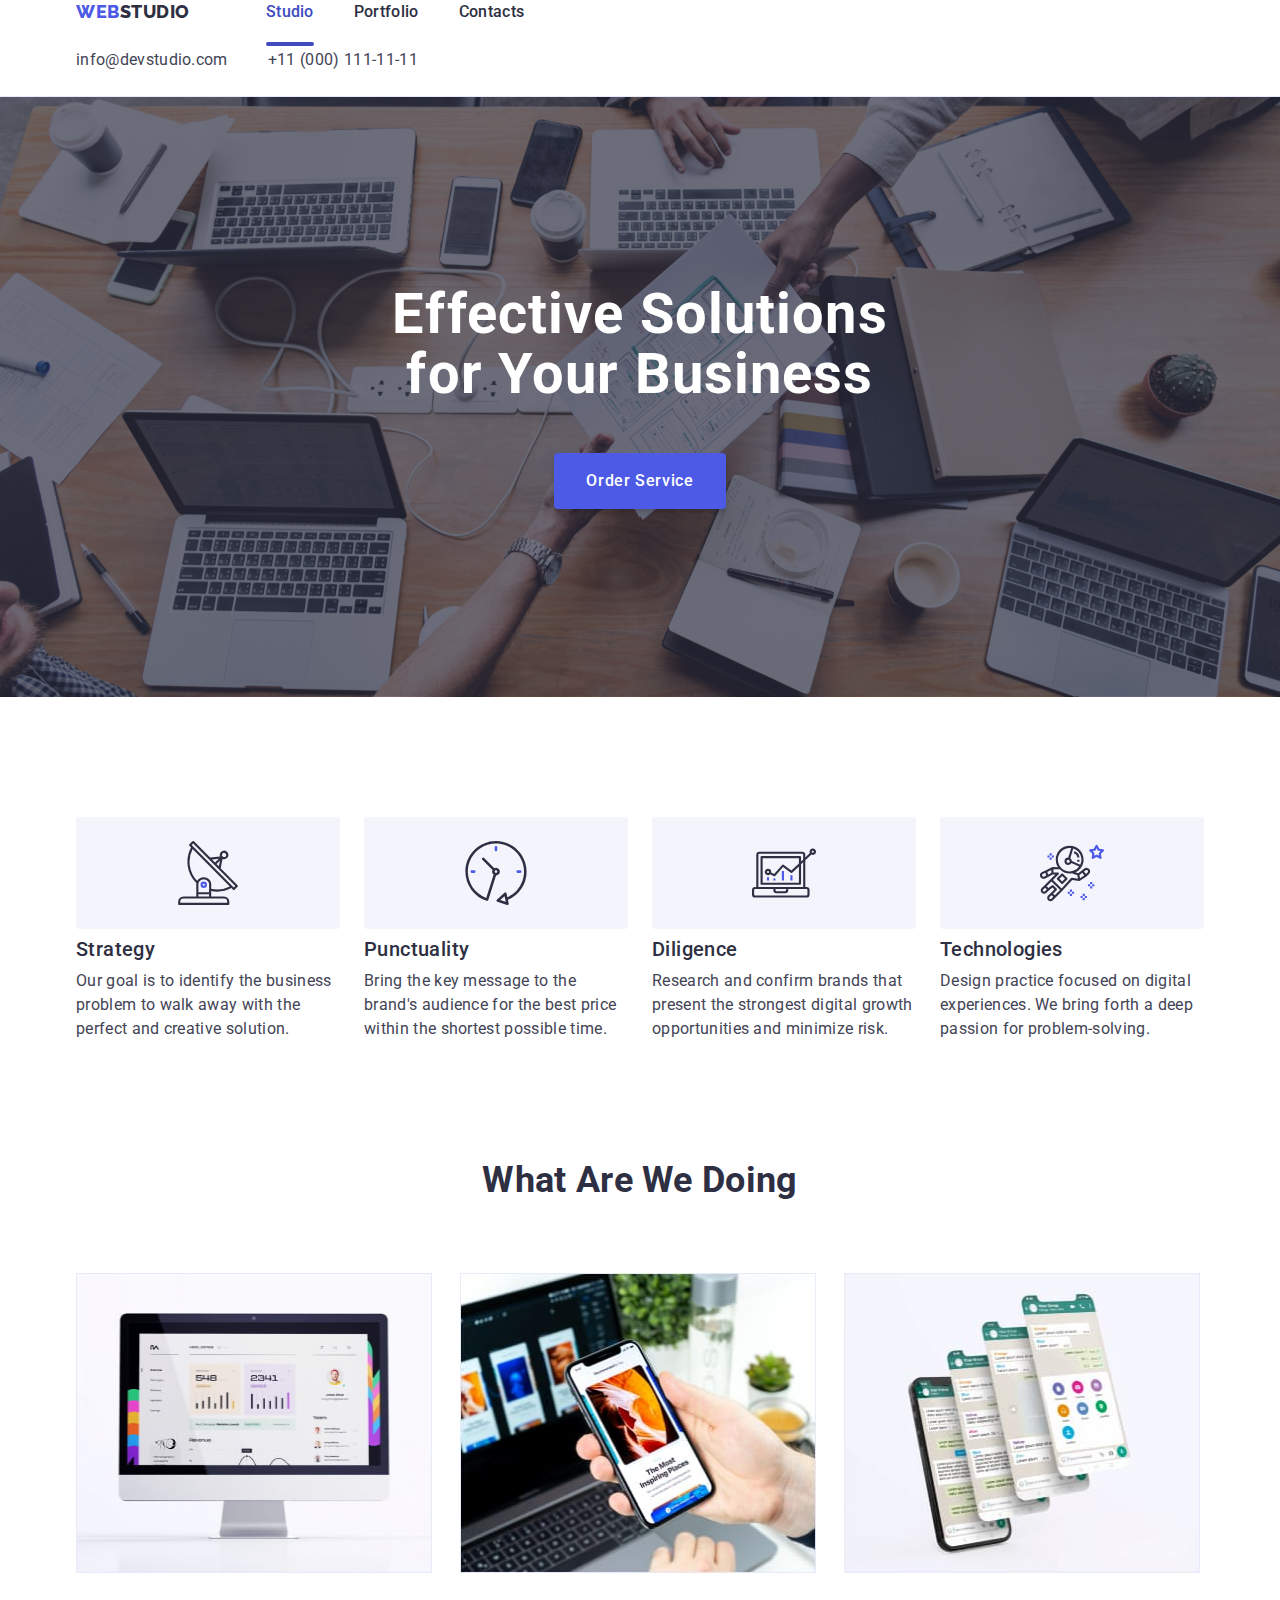
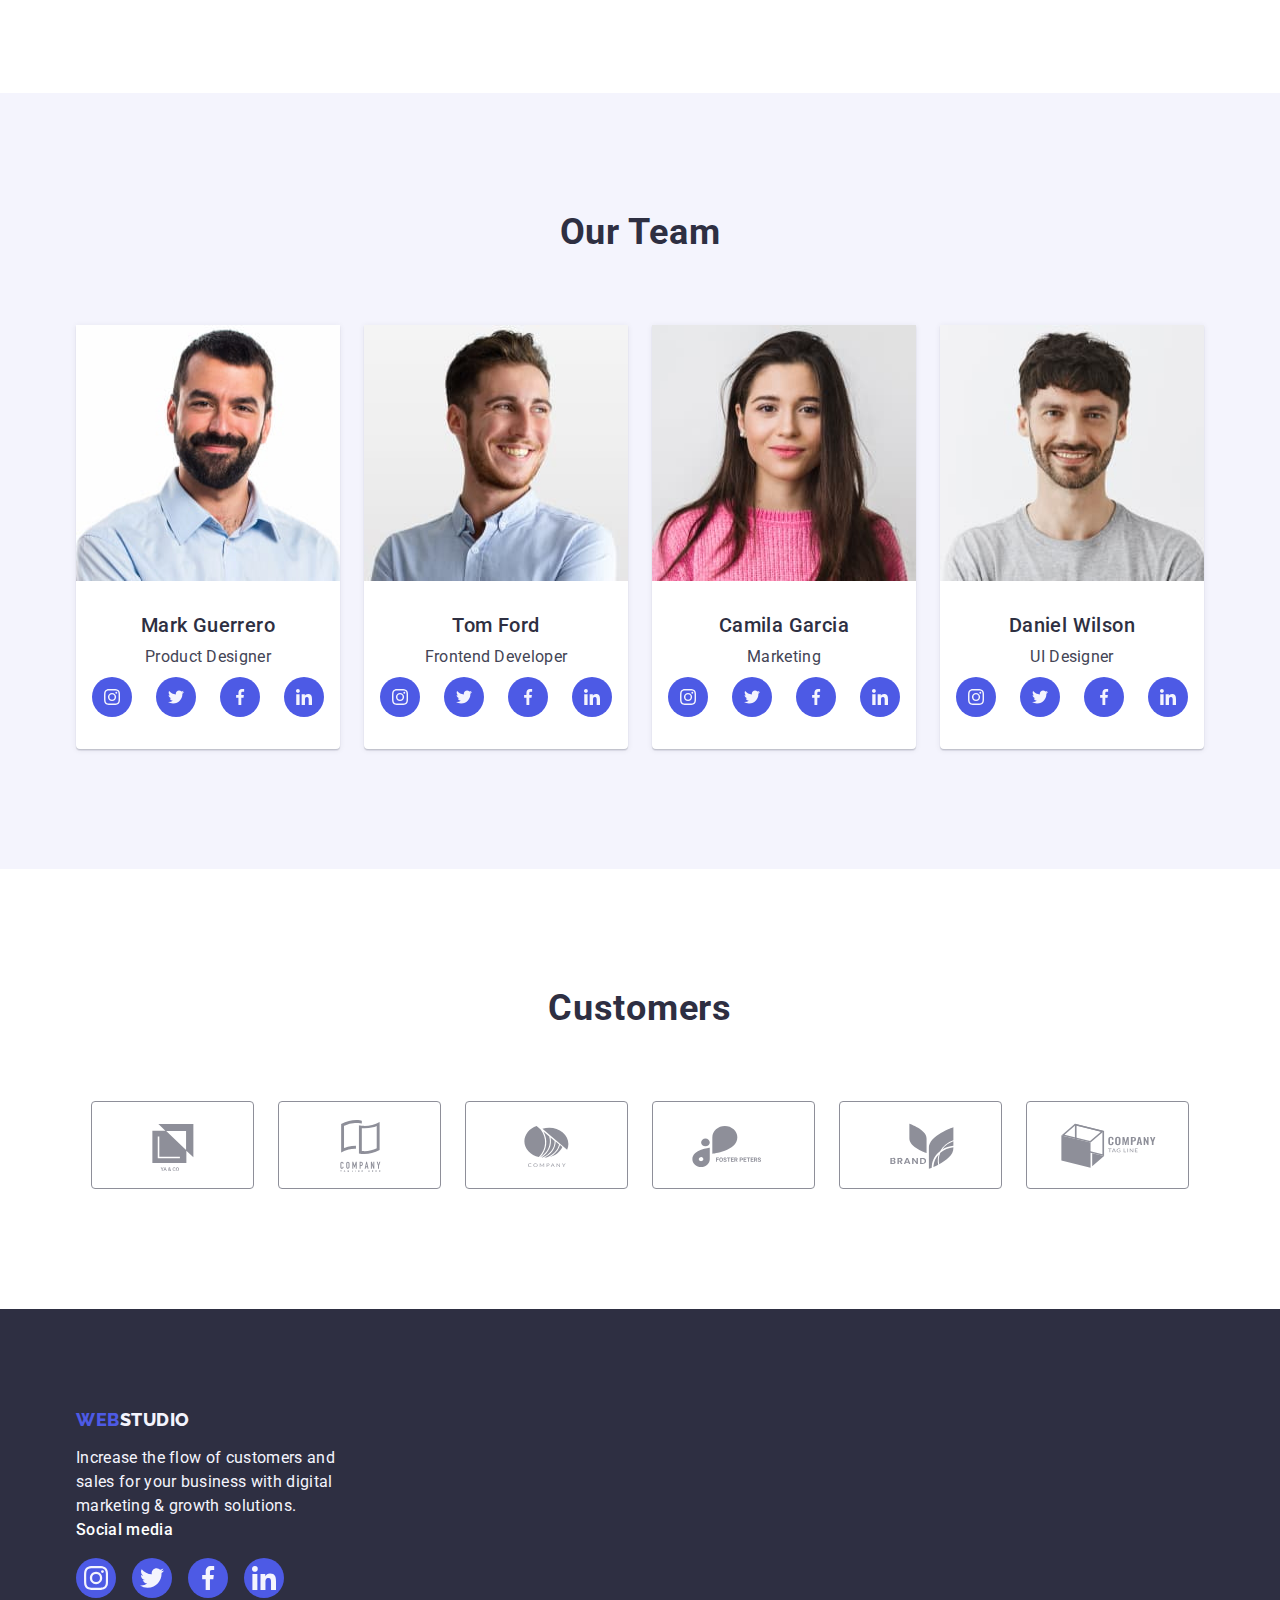
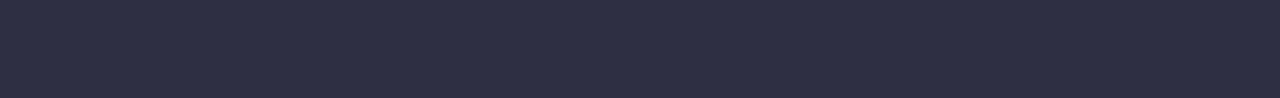
==== commit 8f06bd2a: "fixing structure and mistakes" ====
--- a/index.html
+++ b/index.html
@@ -20,7 +20,7 @@
   <body>
   <!-- Header -->
   <header class="header">
-    <div class="header-container container">
+    <div class="container">
       <nav class="header-navigation">
         <a class="webstudio-header logo" href="./index.html" target="_self"> 
           Web<span class="studio">Studio</span>
@@ -154,7 +154,7 @@
     </section>
     <!-- Team -->
     <section class="team">
-      <div class="team-container container">
+      <div class="container">
         <h2 class="team-title">Our Team</h2>
         <ul class="team-list list">
           <li class="teammate">
@@ -383,7 +383,7 @@
   </main>
   <!-- Footer -->
   <footer class="footer">
-    <div class="footer-container">
+    <div class="container">
       <div class="footer-left-part">
         <a class="logotype-footer" href="./index.html">
           Web<span class="webstudio-footer">Studio</span>
--- a/css/styles.css
+++ b/css/styles.css
@@ -18,6 +18,18 @@
 img {
   display: block;
 }
+/* Blocks */
+ul,
+h1,
+h2,
+h3,
+h4,
+h5,
+h6,
+p {
+  margin: 0;
+  padding: 0;
+}
 /* Header */
 .webstudio-header.logo {
   font-family: "Raleway", sans-serif;
@@ -49,6 +61,45 @@
   box-shadow: 0px 2px 1px rgba(46, 47, 66, 0.08),
     0px 1px 1px rgba(46, 47, 66, 0.16), 0px 1px 6px rgba(46, 47, 66, 0.08);
 }
+.webstudio-header.logo {
+  margin-right: 76px;
+}
+.header {
+  border-bottom: 1px solid #e7e9fc;
+}
+.header-container {
+  display: flex;
+}
+.container {
+  width: 1158px;
+  margin: 0 auto;
+  padding: 0 15px;
+}
+.header-navigation {
+  display: flex;
+  align-items: center;
+}
+.header-list {
+  display: flex;
+  gap: 40px;
+}
+.nav-list.link {
+  padding: 24px 0;
+}
+.address {
+  gap: 40px;
+  display: flex;
+}
+.address-list.list {
+  display: flex;
+  gap: 40px;
+}
+.address-item {
+  padding: 24px 0;
+}
+.adress-contact.linl {
+  transition: color var(--transition);
+}
 /* Header Navigation */
 .nav-list.link {
   font-weight: 500;
@@ -62,6 +113,10 @@
   text-decoration-line: underline;
   text-decoration-color: var(--button-color);
 }
+.nav-list.link.is-active {
+  color: #404bbf;
+  transition: color var(--transition);
+}
 /* Address */
 .address {
   font-style: normal;
@@ -79,6 +134,9 @@
   line-height: 1.5;
   color: var(--text-color);
   text-decoration: none;
+}
+.adress-contact.link {
+  color: var(--transition);
 }
 .address-contact.link:hover,
 .address-contact.link:focus {
@@ -146,7 +204,21 @@
 .hero-button:focus {
   background-color: var(--button-color);
 }
-
+.hero {
+  padding: 188px 0;
+}
+.hero-title {
+  max-width: 496px;
+  margin: 0 auto 48px;
+}
+.hero-button {
+  display: block;
+  min-width: 169px;
+  height: 56px;
+  border: none;
+  border-radius: 4px;
+  margin: auto;
+}
 /* Hidden */
 .visually-hidden {
   position: absolute;
@@ -177,6 +249,30 @@
   line-height: 1.5;
   color: var(--text-color);
 }
+.features {
+  padding: 120px 0;
+}
+
+.features-list {
+  display: flex;
+  gap: 24px;
+}
+.features-item {
+  width: calc((100% - 72px) / 4);
+}
+.features-name {
+  margin-bottom: 8px;
+}
+.icons {
+  display: flex;
+  text-align: center;
+  justify-content: center;
+  height: 112px;
+  background-color: #f4f4fd;
+  border-radius: 4px;
+  margin-bottom: 8px;
+  align-items: center;
+}
 /* Examples */
 .examples > ul {
   list-style-type: none;
@@ -188,6 +284,20 @@
   text-align: center;
   text-transform: capitalize;
   color: var(--basic-color);
+}
+.examples {
+  padding-bottom: 120px;
+}
+
+.examples-title {
+  margin-bottom: 72px;
+}
+.examples-list {
+  display: flex;
+  gap: 24px;
+}
+.examples-item {
+  flex-basis: calc((100% - 3 * 16px) / 3);
 }
 /* Team */
 .team {
@@ -269,7 +379,35 @@
   height: 16px;
   fill: #f4f4fd;
 }
-
+.team {
+  padding: 120px 0;
+}
+.team-container.container {
+  width: 1158px;
+  margin: 0 auto;
+  padding: 0 15px;
+}
+.team-title {
+  margin-bottom: 72px;
+}
+.team-list {
+  display: flex;
+  gap: 24px;
+}
+.teammate {
+  width: calc((100% - 72px) / 4);
+  border-radius: 0px 0px 4px 4px;
+}
+.teammate-container {
+  padding: 32px 16px;
+}
+.teammate-name {
+  text-align: center;
+  margin-bottom: 8px;
+}
+.teammate-description {
+  text-align: center;
+}
 /* Customers */
 .customers {
   padding-top: 120px;
@@ -312,8 +450,7 @@
   justify-content: center;
   align-items: center;
   color: #8e8f99;
-  transition: border-color var(--transition);
-  transition: color var(--transition);
+  transition: color var(--transition); border-color: var(--transition);
 }
 .customers-link:hover {
   border-color: #404bbf;
@@ -333,7 +470,6 @@
   fill: #2196f3;
   border: 1px solid #404bbf;
 }
-
 /* Footer */
 .footer {
   background: var(--basic-color);
@@ -412,6 +548,35 @@
 .footer-icon {
   fill: #f4f4fd;
 }
+.footer {
+  padding: 100px 0;
+}
+.footer-description {
+  max-width: 264px;
+  font-weight: 400;
+  font-size: 16px;
+  line-height: 1.5;
+  letter-spacing: 0.02em;
+  color: #f4f4fd;
+}
+.logotype-footer {
+  margin-bottom: 16px;
+  font-family: "Raleway", sans-serif;
+  font-weight: 800;
+  font-size: 18px;
+  line-height: 1.17;
+  align-items: center;
+  letter-spacing: 0.03em;
+  text-transform: uppercase;
+  color: #4d5ae5;
+  display: inline-block;
+}
+.webstudio-footer {
+  display: inline-block;
+}
+.footer-container.container {
+  display: block;
+}
 /* Portfolio */
 /* Hidden Title */
 .hidden-title {
@@ -423,7 +588,6 @@
   letter-spacing: 0.02em;
   color: var(--title-text-color);
 }
-
 /* Filter Buttons */
 .filters > ul {
   list-style-type: none;
@@ -448,9 +612,7 @@
     0px 2px 2px rgba(0, 0, 0, 0.12);
   border-radius: 4px;
 }
-
 /* Projects */
-
 .project-title {
   font-weight: 500;
   font-size: 20px;
@@ -465,173 +627,6 @@
   letter-spacing: 0.02em;
   color: var(--text-color);
 }
-/* Blocks */
-ul,
-h1,
-h2,
-h3,
-h4,
-h5,
-h6,
-p {
-  margin: 0;
-  padding: 0;
-}
-/* Header */
-
-.webstudio-header.logo {
-  margin-right: 76px;
-}
-.header {
-  border-bottom: 1px solid #e7e9fc;
-}
-.header-container {
-  display: flex;
-}
-.container {
-  width: 1158px;
-  margin: 0 auto;
-  padding: 0 15px;
-}
-.header-navigation {
-  display: flex;
-  align-items: center;
-}
-.header-list {
-  display: flex;
-  gap: 40px;
-}
-.nav-list.link {
-  padding: 24px 0;
-}
-.address {
-  gap: 40px;
-  display: flex;
-}
-.address-list.list {
-  display: flex;
-  gap: 40px;
-}
-.address-item {
-  padding: 24px 0;
-}
-/* Hero */
-.hero {
-  padding: 188px 0;
-}
-.hero-title {
-  max-width: 496px;
-  margin: 0 auto 48px;
-}
-.hero-button {
-  display: block;
-  min-width: 169px;
-  height: 56px;
-  border: none;
-  border-radius: 4px;
-  margin: auto;
-}
-/* Features */
-.features {
-  padding: 120px 0;
-}
-
-.features-list {
-  display: flex;
-  gap: 24px;
-}
-.features-item {
-  width: calc((100% - 72px) / 4);
-}
-.features-name {
-  margin-bottom: 8px;
-}
-.icons {
-  display: flex;
-  text-align: center;
-  justify-content: center;
-  height: 112px;
-  background-color: #f4f4fd;
-  border-radius: 4px;
-  margin-bottom: 8px;
-  align-items: center;
-}
-/* Examples */
-.examples {
-  padding-bottom: 120px;
-}
-
-.examples-title {
-  margin-bottom: 72px;
-}
-.examples-list {
-  display: flex;
-  gap: 24px;
-}
-.examples-item {
-  flex-basis: calc((100% - 3 * 16px) / 3);
-}
-/* Team */
-.team {
-  padding: 120px 0;
-}
-.team-container.container {
-  width: 1158px;
-  margin: 0 auto;
-  padding: 0 15px;
-}
-.team-title {
-  margin-bottom: 72px;
-}
-.team-list {
-  display: flex;
-  gap: 24px;
-}
-.teammate {
-  width: calc((100% - 72px) / 4);
-  border-radius: 0px 0px 4px 4px;
-}
-.teammate-container {
-  padding: 32px 16px;
-}
-.teammate-name {
-  text-align: center;
-  margin-bottom: 8px;
-}
-.teammate-description {
-  text-align: center;
-}
-/* Footer */
-.footer {
-  padding: 100px 0;
-}
-.footer-description {
-  max-width: 264px;
-  font-weight: 400;
-  font-size: 16px;
-  line-height: 1.5;
-  letter-spacing: 0.02em;
-  color: #f4f4fd;
-}
-.logotype-footer {
-  margin-bottom: 16px;
-  font-family: "Raleway", sans-serif;
-  font-weight: 800;
-  font-size: 18px;
-  line-height: 1.17;
-  align-items: center;
-  letter-spacing: 0.03em;
-  text-transform: uppercase;
-  color: #4d5ae5;
-  display: inline-block;
-}
-.webstudio-footer {
-  display: inline-block;
-}
-.footer-container.container {
-  display: block;
-}
-/* Projects */
 .filters {
   padding: 96px 0 120px;
 }
@@ -658,6 +653,7 @@
   background: #f4f4fd;
   color: #4d5ae5;
   cursor: pointer;
+  transition: color var(--transition); background-color: var(--transition); border-color: var(--transition); box-shadow: var(--transition);
 }
 .filter-button:hover,
 .filter-button:focus {
@@ -690,17 +686,63 @@
 }
 .project-title {
   margin-bottom: 8px;
+  font-weight: 500;
+  font-size: 20px;
+  line-height: 1.2;
+  letter-spacing: 0.02em;
+  color: var(--basic-color);
 }
 .project-link {
   display: block;
+  transition: box-shadow var(--transition);
 }
 
 .project-link:hover,
 .project-link:focus {
   box-shadow: 0px 1px 6px rgba(46, 47, 66, 0.08),
     0px 1px 1px rgba(46, 47, 66, 0.16), 0px 2px 1px rgba(46, 47, 66, 0.08);
+
+}
+.active-text {
+  position: absolute;
+  top: 0;
+  left: 0;
+  width: 100%;
+  height: 100%;
+  padding: 40px 32px;
+  transform: translate(0, 100%);
+  font-weight: 400;
+  font-size: 16px;
+  line-height: 1.5;
+  letter-spacing: 0.02em;
+  background-color: #4D5AE5;
+  color: #F4F4FD;
+  transition: transform var(--transition);
+}
+.project-description {
+  margin-bottom: 8px;
+  font-weight: 500;
+  font-size: 20px;
+  line-height: 1.2;
+  letter-spacing: 0.02em;
+  color: var(--basic-color);
+}
+.projects-decription-container {
+  position: relative;
+  overflow: hidden;
 }
 /* Modal */
+.overlay {
+  position: fixed;
+  top: 0;
+  left: 0;
+  width: 100vw;
+  height: 100vh;
+  z-index: 2;
+  background-color: rgba(46, 47, 66, 0.4);
+  opacity: 1;
+  transition: opacity var(--transition), visibility var(--transition);
+}
 .modal {
   position: absolute;
   width: 408px;
@@ -714,8 +756,14 @@
   border-radius: 4px;
   transition: transform var(--transition);
 }
+.is-hidden {
+opacity: 0;
+visibility: hidden;
+pointer-events: none;
+}
 .modal-close-button {
   position: absolute;
+  cursor: pointer;
   display: flex;
   justify-content: center;
   align-items: center;
@@ -723,6 +771,7 @@
   right: 24px;
   width: 24px;
   height: 24px;
+  padding: 0;
   background-color: #e7e9fc;
   border: 1px solid rgba(0, 0, 0, 0.1);
   border-radius: 50%;
@@ -737,7 +786,7 @@
     border: none;
 }
 
-.modal-close-button:hover .icon-close,
-.modal-close-button:focus .icon-close {
+.modal-close-button:hover .close-icon,
+.modal-close-button:focus .close-icon {
     fill: #ffffff;
 }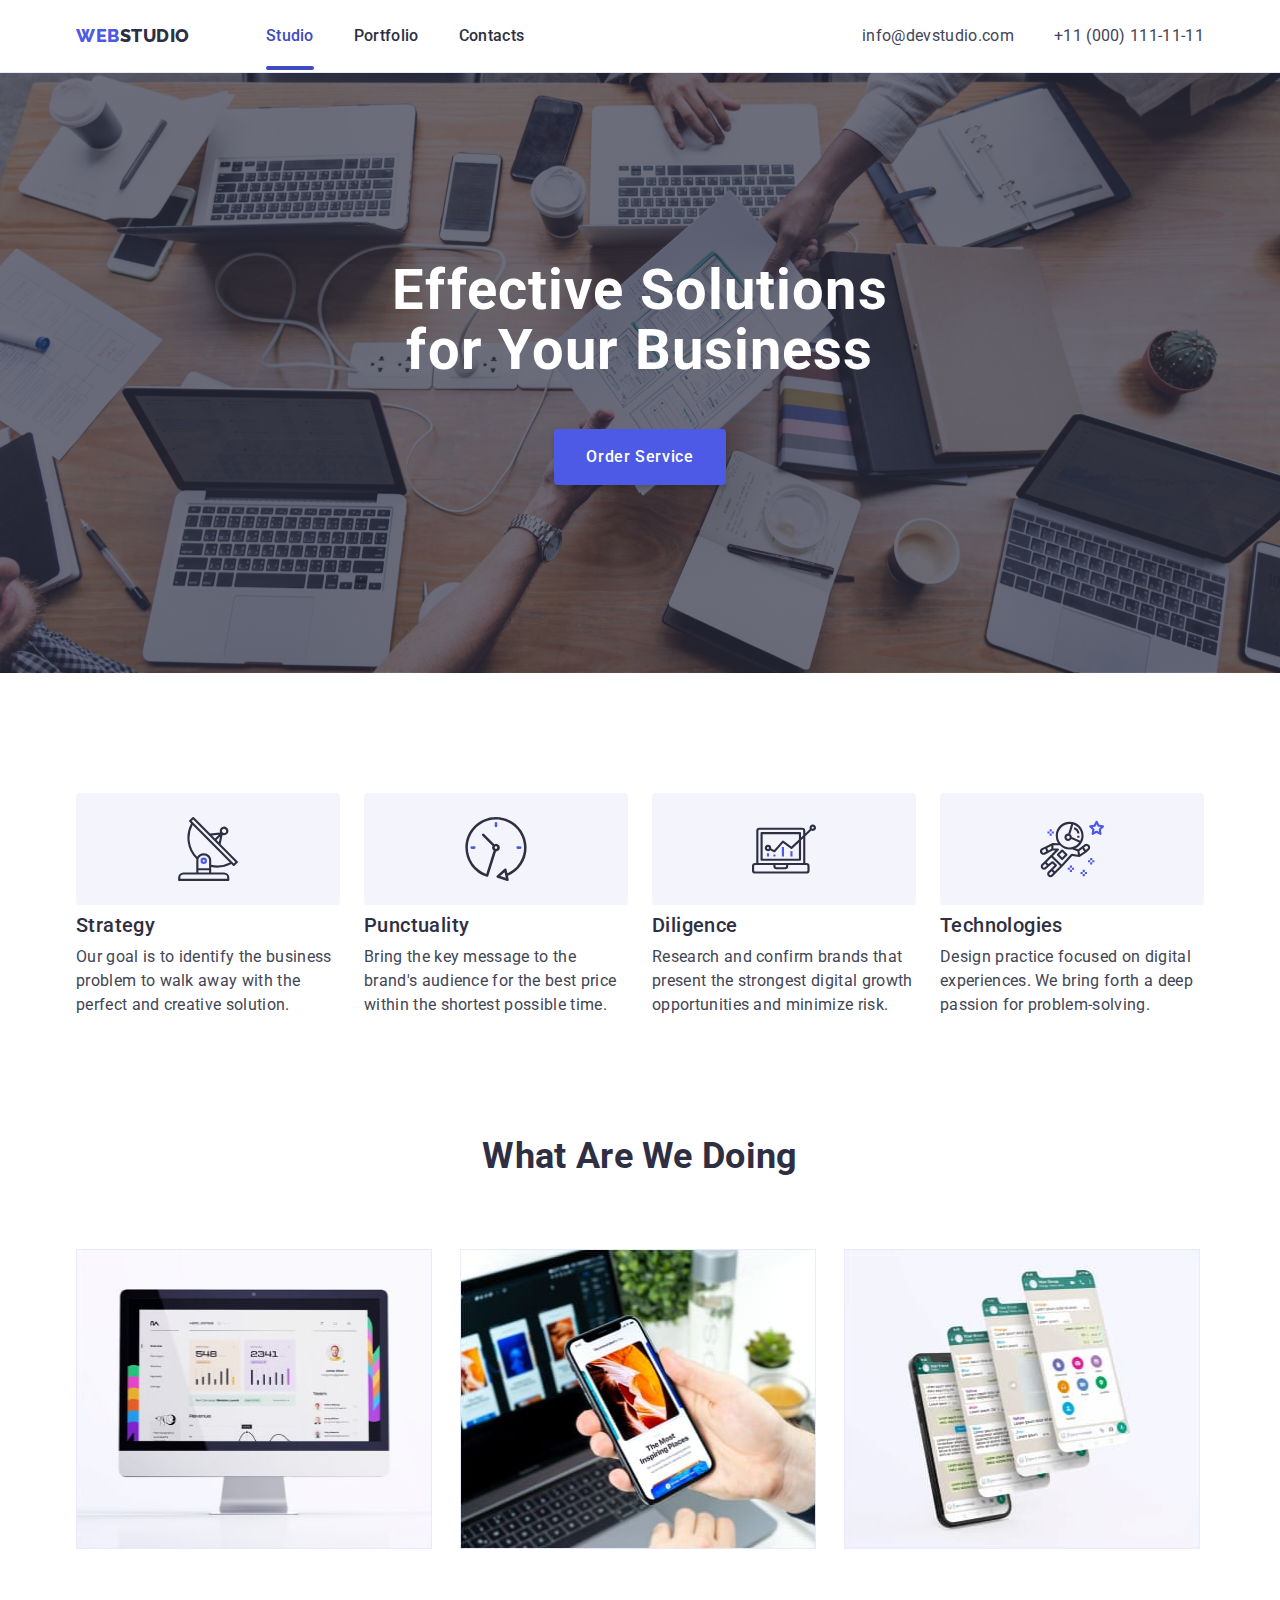
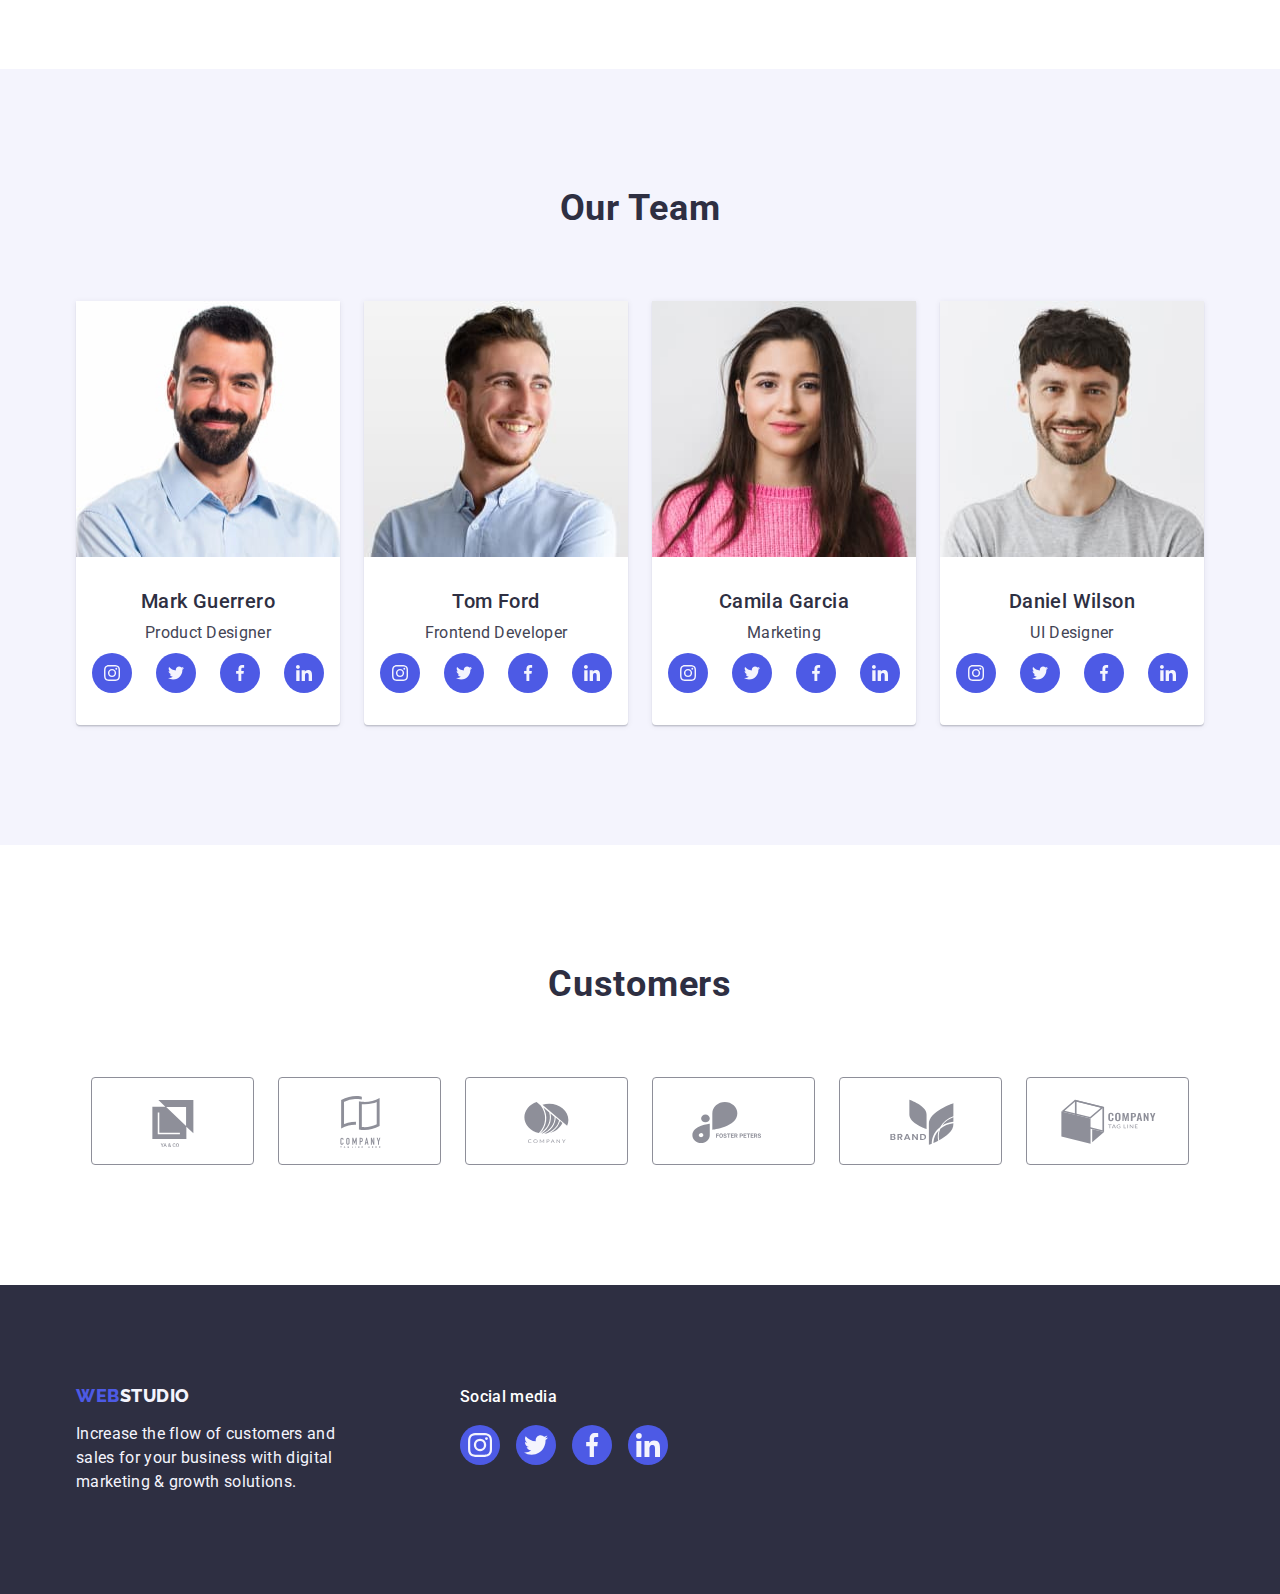
==== commit ed3288a3: "fixing mistakes overall update" ====
--- a/index.html
+++ b/index.html
@@ -22,7 +22,7 @@
   <header class="header">
     <div class="container">
       <nav class="header-navigation">
-        <a class="webstudio-header logo" href="./index.html" target="_self"> 
+        <a class="webstudio-header logo link" href="./index.html" target="_self"> 
           Web<span class="studio">Studio</span>
         </a>
         <ul class="header-list list">
@@ -332,7 +332,7 @@
       </div>
     </section>
     <section class="customers">
-      <div class="customers-container container">
+      <div class="container">
         <h2 class="customers-title">Customers</h2>
         <ul class="customers-list list">
           <li class="customers-item">
--- a/css/styles.css
+++ b/css/styles.css
@@ -40,7 +40,6 @@
   letter-spacing: 0.03em;
   align-items: center;
   text-transform: uppercase;
-  text-decoration: none;
 }
 .studio {
   font-family: "Raleway", sans-serif;
@@ -67,8 +66,9 @@
 .header {
   border-bottom: 1px solid #e7e9fc;
 }
-.header-container {
-  display: flex;
+.header .container {
+  display: flex;
+  justify-content: space-between;
 }
 .container {
   width: 1158px;
@@ -110,8 +110,6 @@
 .nav-list.link:hover,
 .nav-list.link:focus {
   color: var(--button-color);
-  text-decoration-line: underline;
-  text-decoration-color: var(--button-color);
 }
 .nav-list.link.is-active {
   color: #404bbf;
@@ -133,7 +131,6 @@
   font-size: 16px;
   line-height: 1.5;
   color: var(--text-color);
-  text-decoration: none;
 }
 .adress-contact.link {
   color: var(--transition);
@@ -356,7 +353,6 @@
   width: 40px;
   height: 40px;
 }
-
 .team-social-link {
   cursor: pointer;
   display: flex;
@@ -368,7 +364,6 @@
   background-color: #4d5ae5;
   transition: background-color var(--transition);
 }
-
 .team-social-link:hover,
 .team-social-link:focus {
   background-color: #404bbf;
@@ -382,11 +377,6 @@
 .team {
   padding: 120px 0;
 }
-.team-container.container {
-  width: 1158px;
-  margin: 0 auto;
-  padding: 0 15px;
-}
 .team-title {
   margin-bottom: 72px;
 }
@@ -414,7 +404,7 @@
   padding-bottom: 120px;
 }
 
-.customers-container {
+.customers .container {
   width: 1128px;
   margin-left: auto;
   margin-right: auto;
@@ -450,7 +440,8 @@
   justify-content: center;
   align-items: center;
   color: #8e8f99;
-  transition: color var(--transition); border-color: var(--transition);
+  transition: color var(--transition);
+  border-color: var(--transition);
 }
 .customers-link:hover {
   border-color: #404bbf;
@@ -474,7 +465,7 @@
 .footer {
   background: var(--basic-color);
 }
-.footer-container {
+.footer .container {
   display: flex;
   align-items: baseline;
   width: 1158px;
@@ -538,7 +529,6 @@
   justify-content: center;
   transition: background-color var(--transition);
 }
-
 .footer-social-link:hover {
   background-color: #31d0aa;
 }
@@ -570,12 +560,6 @@
   text-transform: uppercase;
   color: #4d5ae5;
   display: inline-block;
-}
-.webstudio-footer {
-  display: inline-block;
-}
-.footer-container.container {
-  display: block;
 }
 /* Portfolio */
 /* Hidden Title */
@@ -653,7 +637,10 @@
   background: #f4f4fd;
   color: #4d5ae5;
   cursor: pointer;
-  transition: color var(--transition); background-color: var(--transition); border-color: var(--transition); box-shadow: var(--transition);
+  transition: color var(--transition);
+  background-color: var(--transition);
+  border-color: var(--transition);
+  box-shadow: var(--transition);
 }
 .filter-button:hover,
 .filter-button:focus {
@@ -701,7 +688,6 @@
 .project-link:focus {
   box-shadow: 0px 1px 6px rgba(46, 47, 66, 0.08),
     0px 1px 1px rgba(46, 47, 66, 0.16), 0px 2px 1px rgba(46, 47, 66, 0.08);
-
 }
 .active-text {
   position: absolute;
@@ -715,8 +701,8 @@
   font-size: 16px;
   line-height: 1.5;
   letter-spacing: 0.02em;
-  background-color: #4D5AE5;
-  color: #F4F4FD;
+  background-color: #4d5ae5;
+  color: #f4f4fd;
   transition: transform var(--transition);
 }
 .project-description {
@@ -757,9 +743,9 @@
   transition: transform var(--transition);
 }
 .is-hidden {
-opacity: 0;
-visibility: hidden;
-pointer-events: none;
+  opacity: 0;
+  visibility: hidden;
+  pointer-events: none;
 }
 .modal-close-button {
   position: absolute;
@@ -782,11 +768,11 @@
 }
 .modal-close-button:hover,
 .modal-close-button:focus {
-    background-color: #404bbf; 
-    border: none;
+  background-color: #404bbf;
+  border: none;
 }
 
 .modal-close-button:hover .close-icon,
 .modal-close-button:focus .close-icon {
-    fill: #ffffff;
-}+  fill: #ffffff;
+}
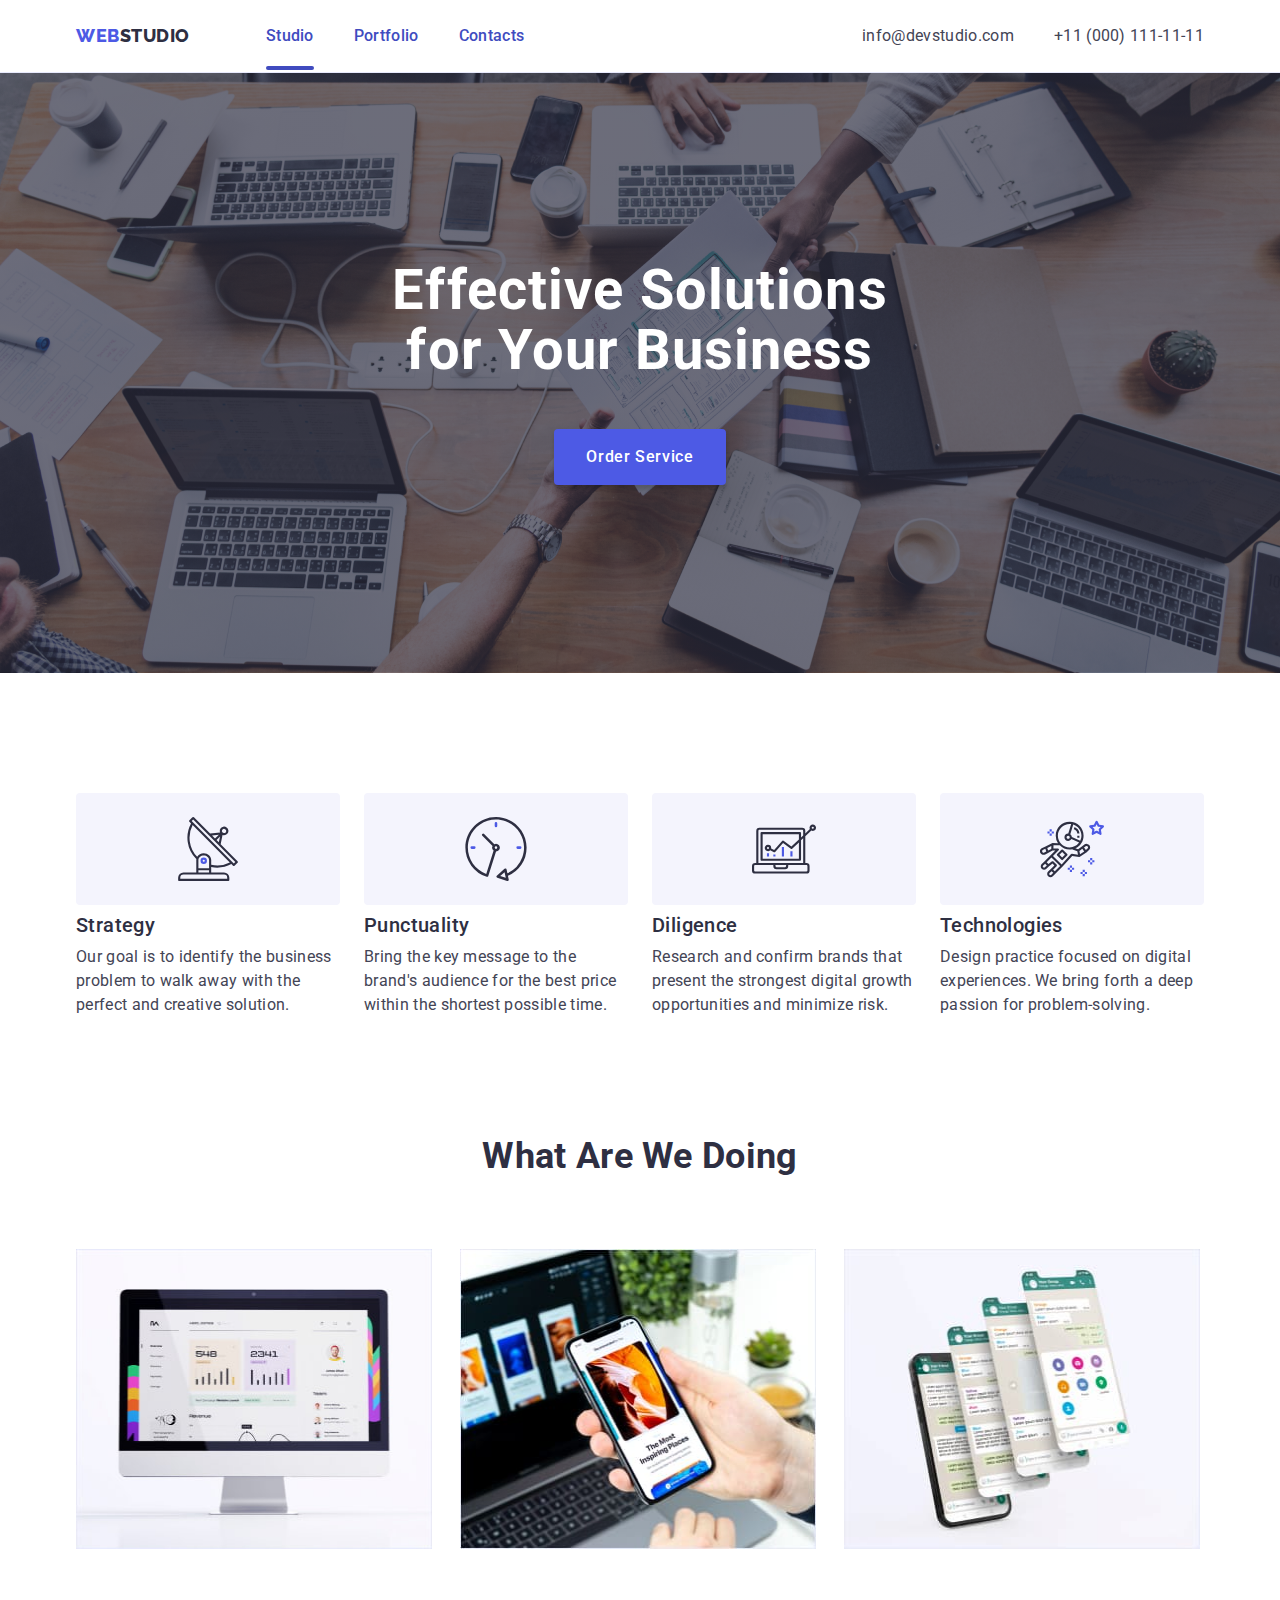
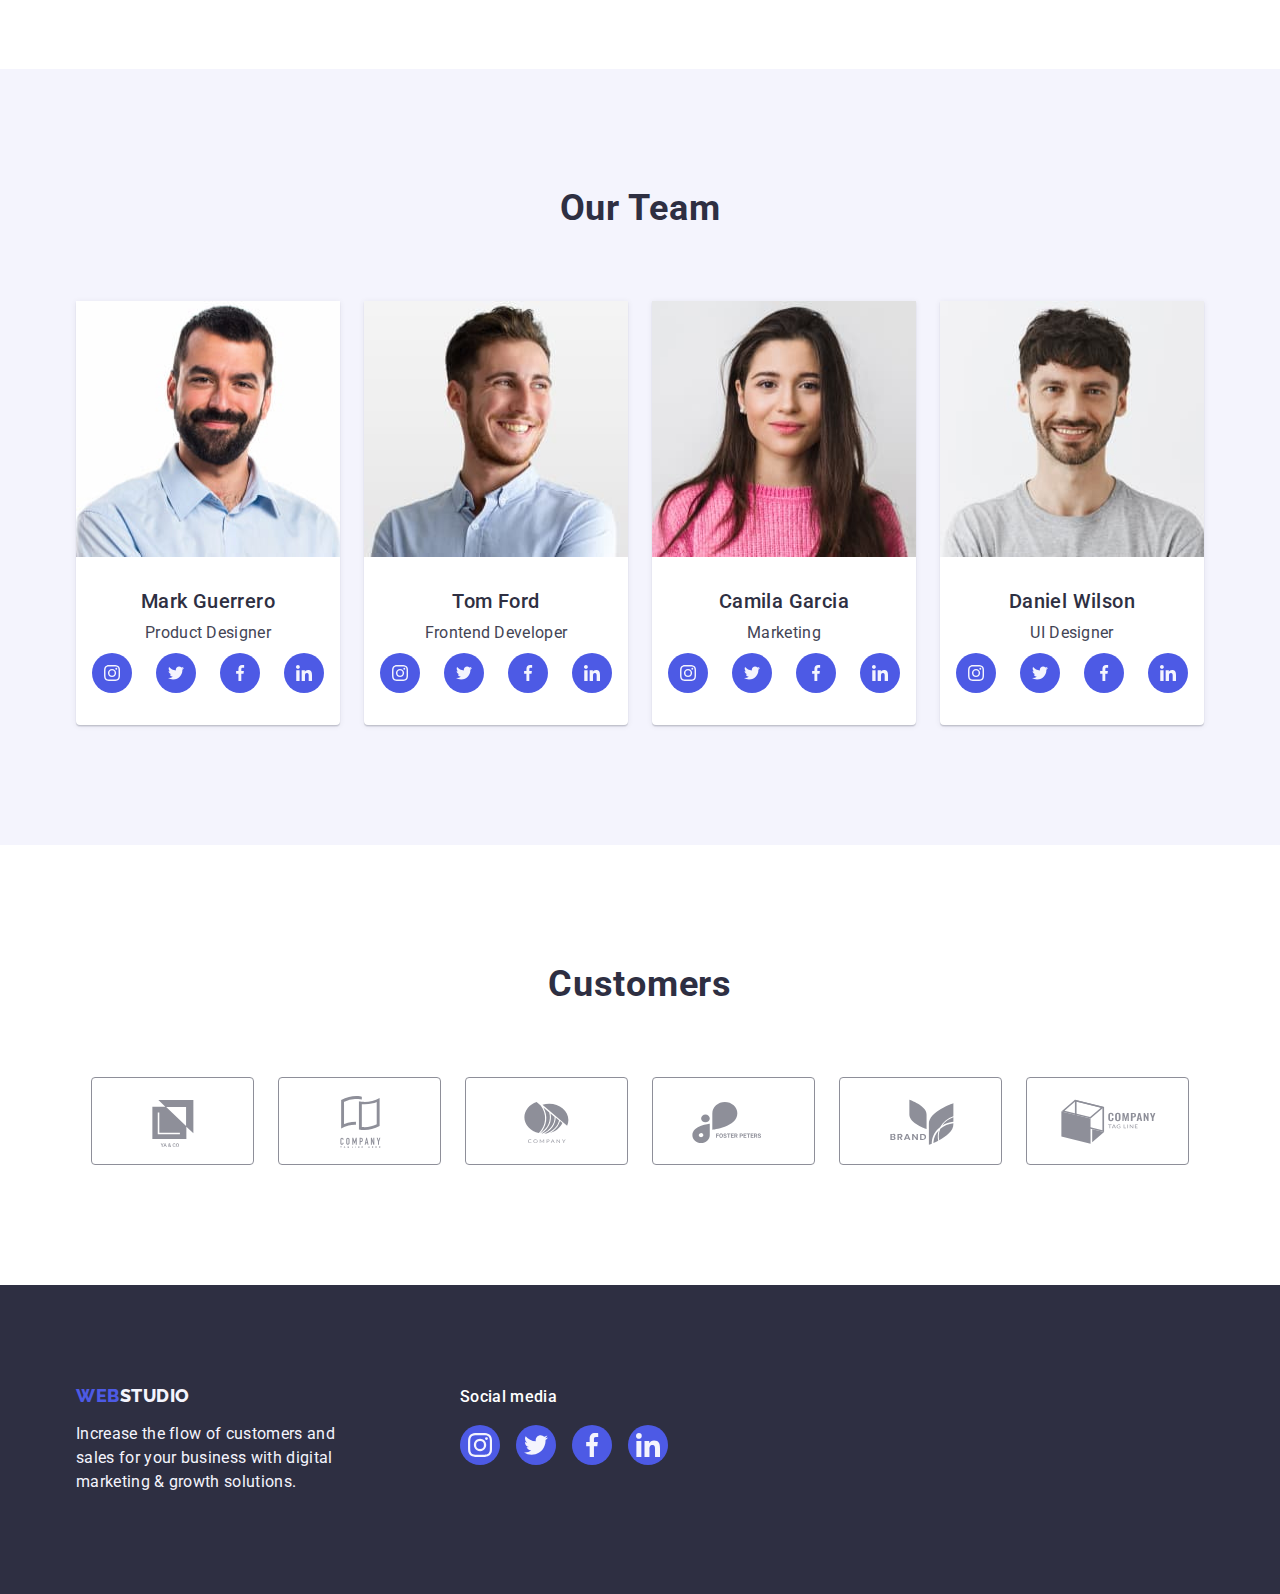
==== commit 7ef56a5e: "icon modal mistake mixing" ====
--- a/index.html
+++ b/index.html
@@ -432,7 +432,7 @@
     <div class="modal">
       <button data-modal-close class="modal-close-button" type="button">
         <svg class="close-icon" width="8" height="8">
-          <use href="./images/icons.svg#icon-close"></use>
+          <use href="./images/icons.svg#close-icon"></use>
         </svg>
       </button>
     </div>
--- a/css/styles.css
+++ b/css/styles.css
@@ -97,7 +97,7 @@
 .address-item {
   padding: 24px 0;
 }
-.adress-contact.linl {
+.adress-contact.link {
   transition: color var(--transition);
 }
 /* Header Navigation */
@@ -105,7 +105,8 @@
   font-weight: 500;
   font-size: 16px;
   line-height: 1.5;
-  color: var(--basic-color);
+  color: #404bbf;
+  transition: color var(--transition);
 }
 .nav-list.link:hover,
 .nav-list.link:focus {
@@ -131,10 +132,9 @@
   font-size: 16px;
   line-height: 1.5;
   color: var(--text-color);
-}
-.adress-contact.link {
-  color: var(--transition);
-}
+  transition: color var(--transition);
+}
+
 .address-contact.link:hover,
 .address-contact.link:focus {
   color: var(--button-color);
@@ -722,8 +722,8 @@
   position: fixed;
   top: 0;
   left: 0;
-  width: 100vw;
-  height: 100vh;
+  width: 100%;
+  height: 100%;
   z-index: 2;
   background-color: rgba(46, 47, 66, 0.4);
   opacity: 1;
@@ -763,7 +763,7 @@
   border-radius: 50%;
   transition: background-color var(--transition), border var(--transition);
 }
-.icon-close {
+.close-icon {
   transition: fill var(--transition);
 }
 .modal-close-button:hover,
